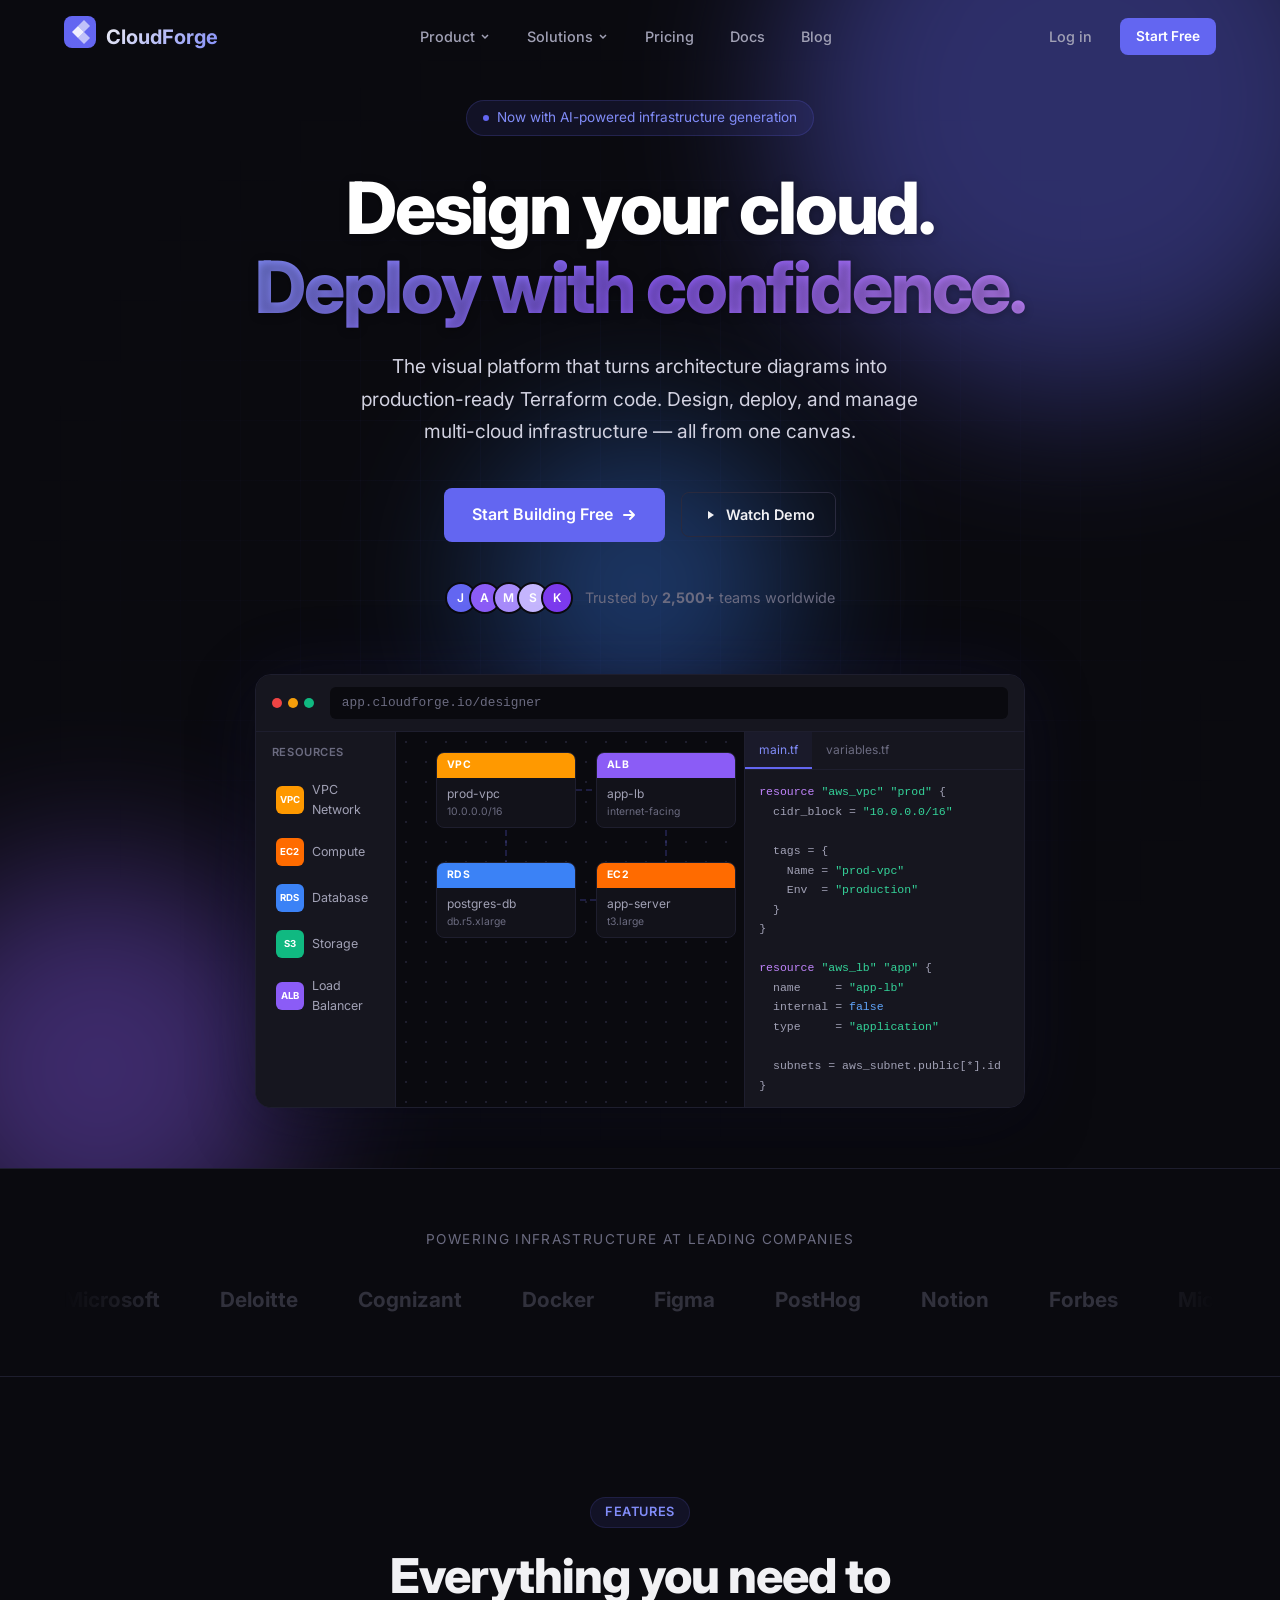
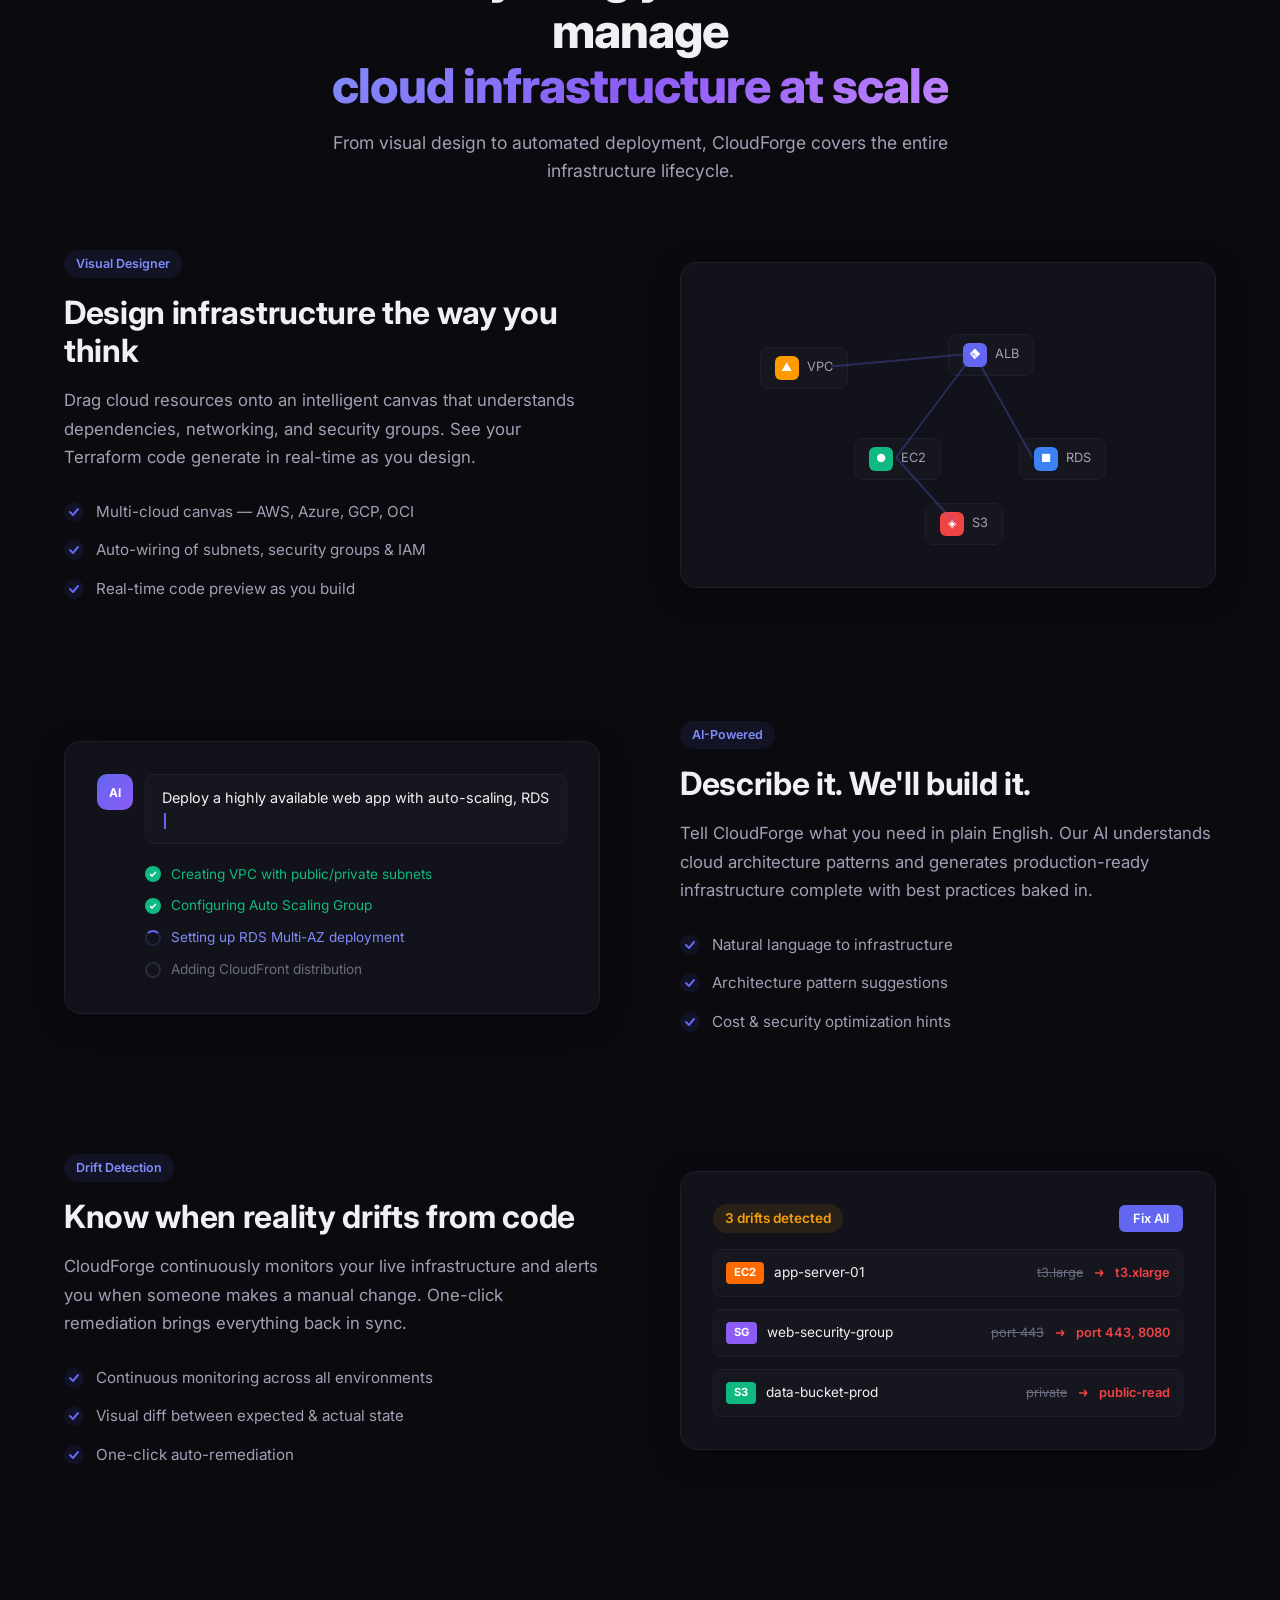
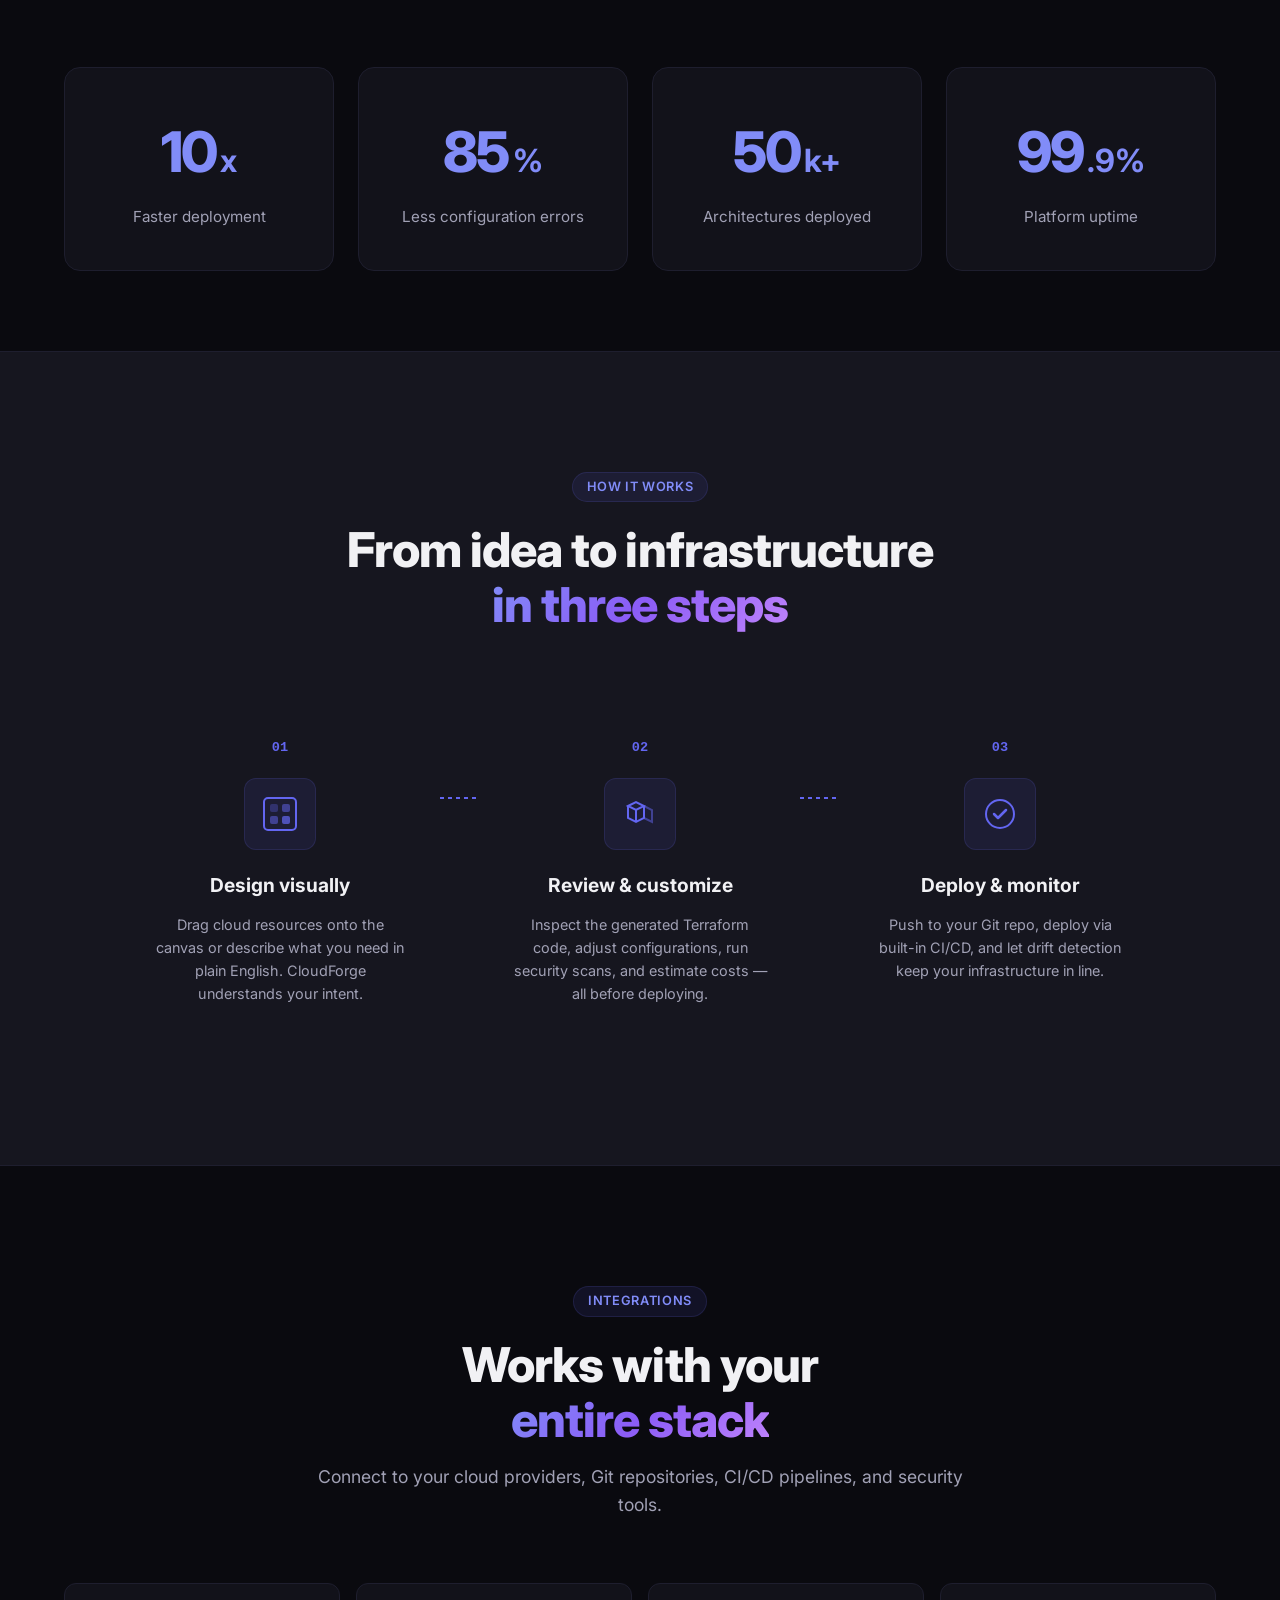
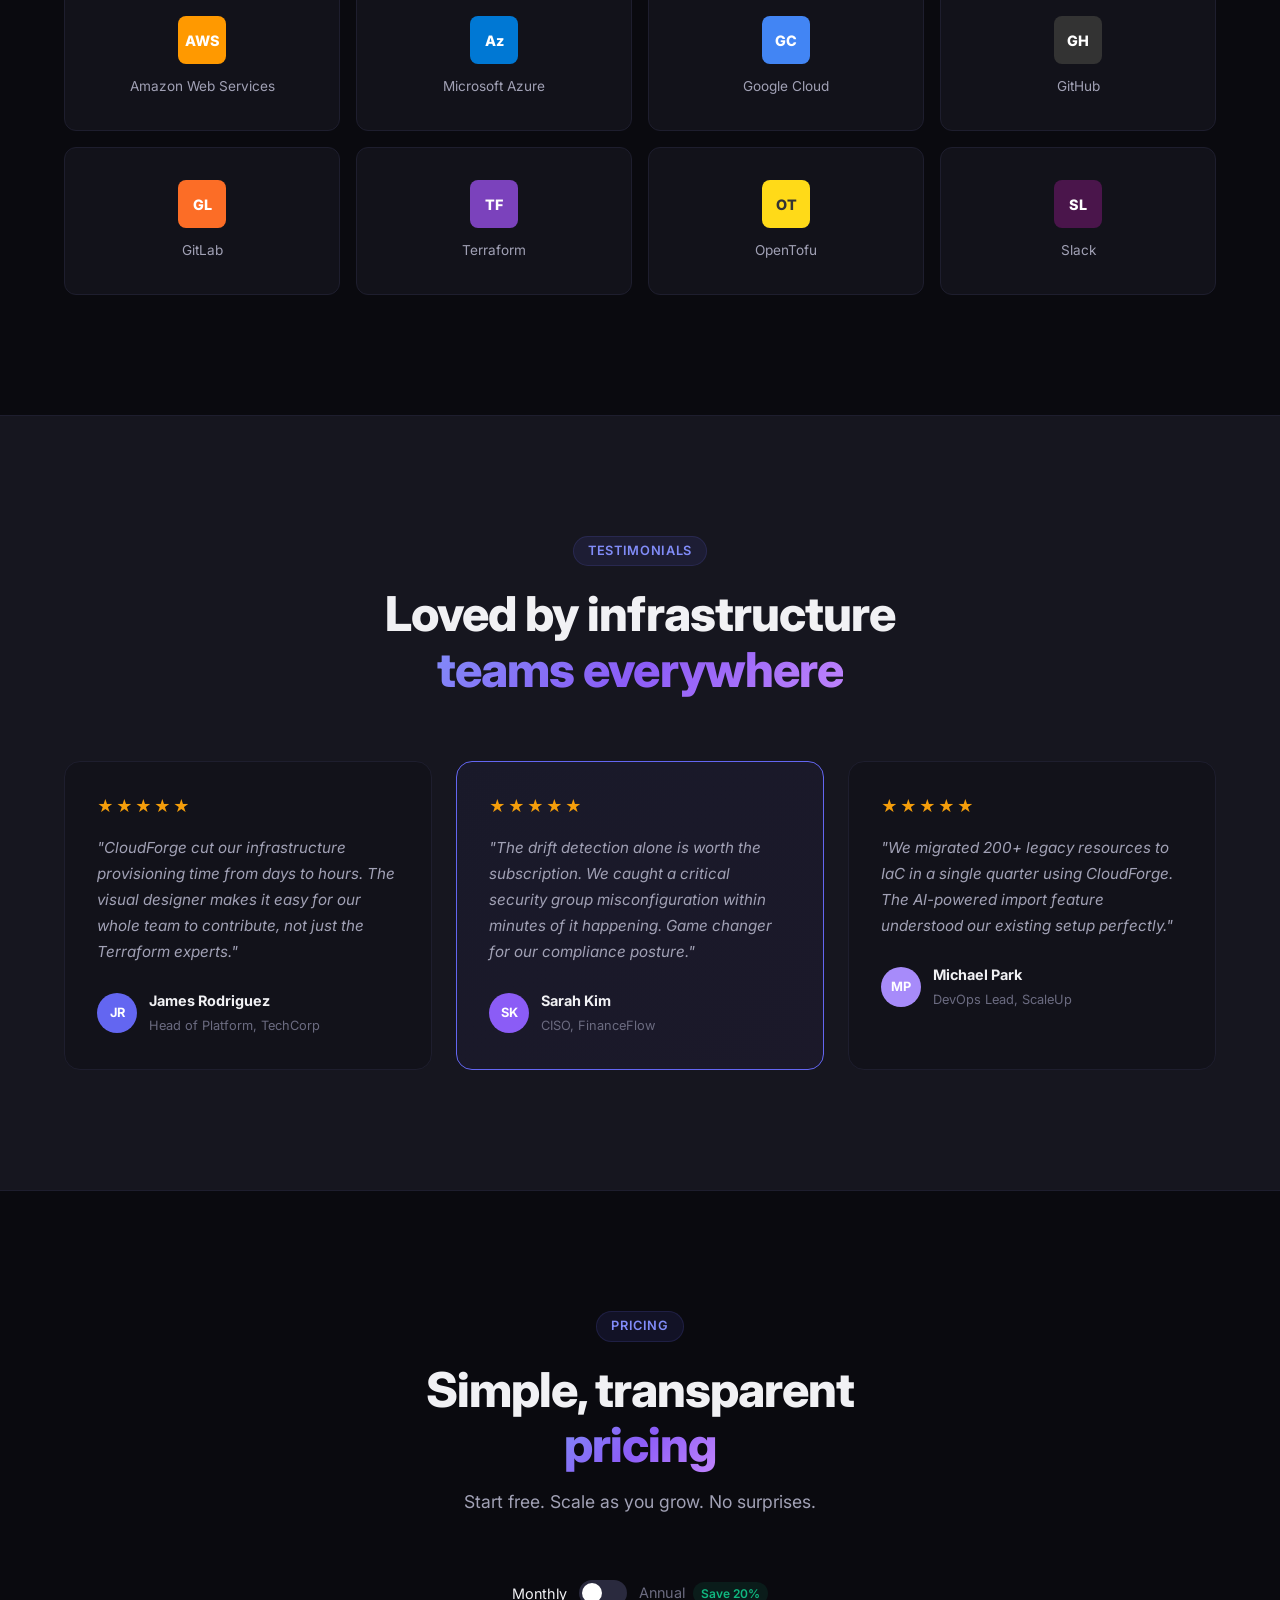
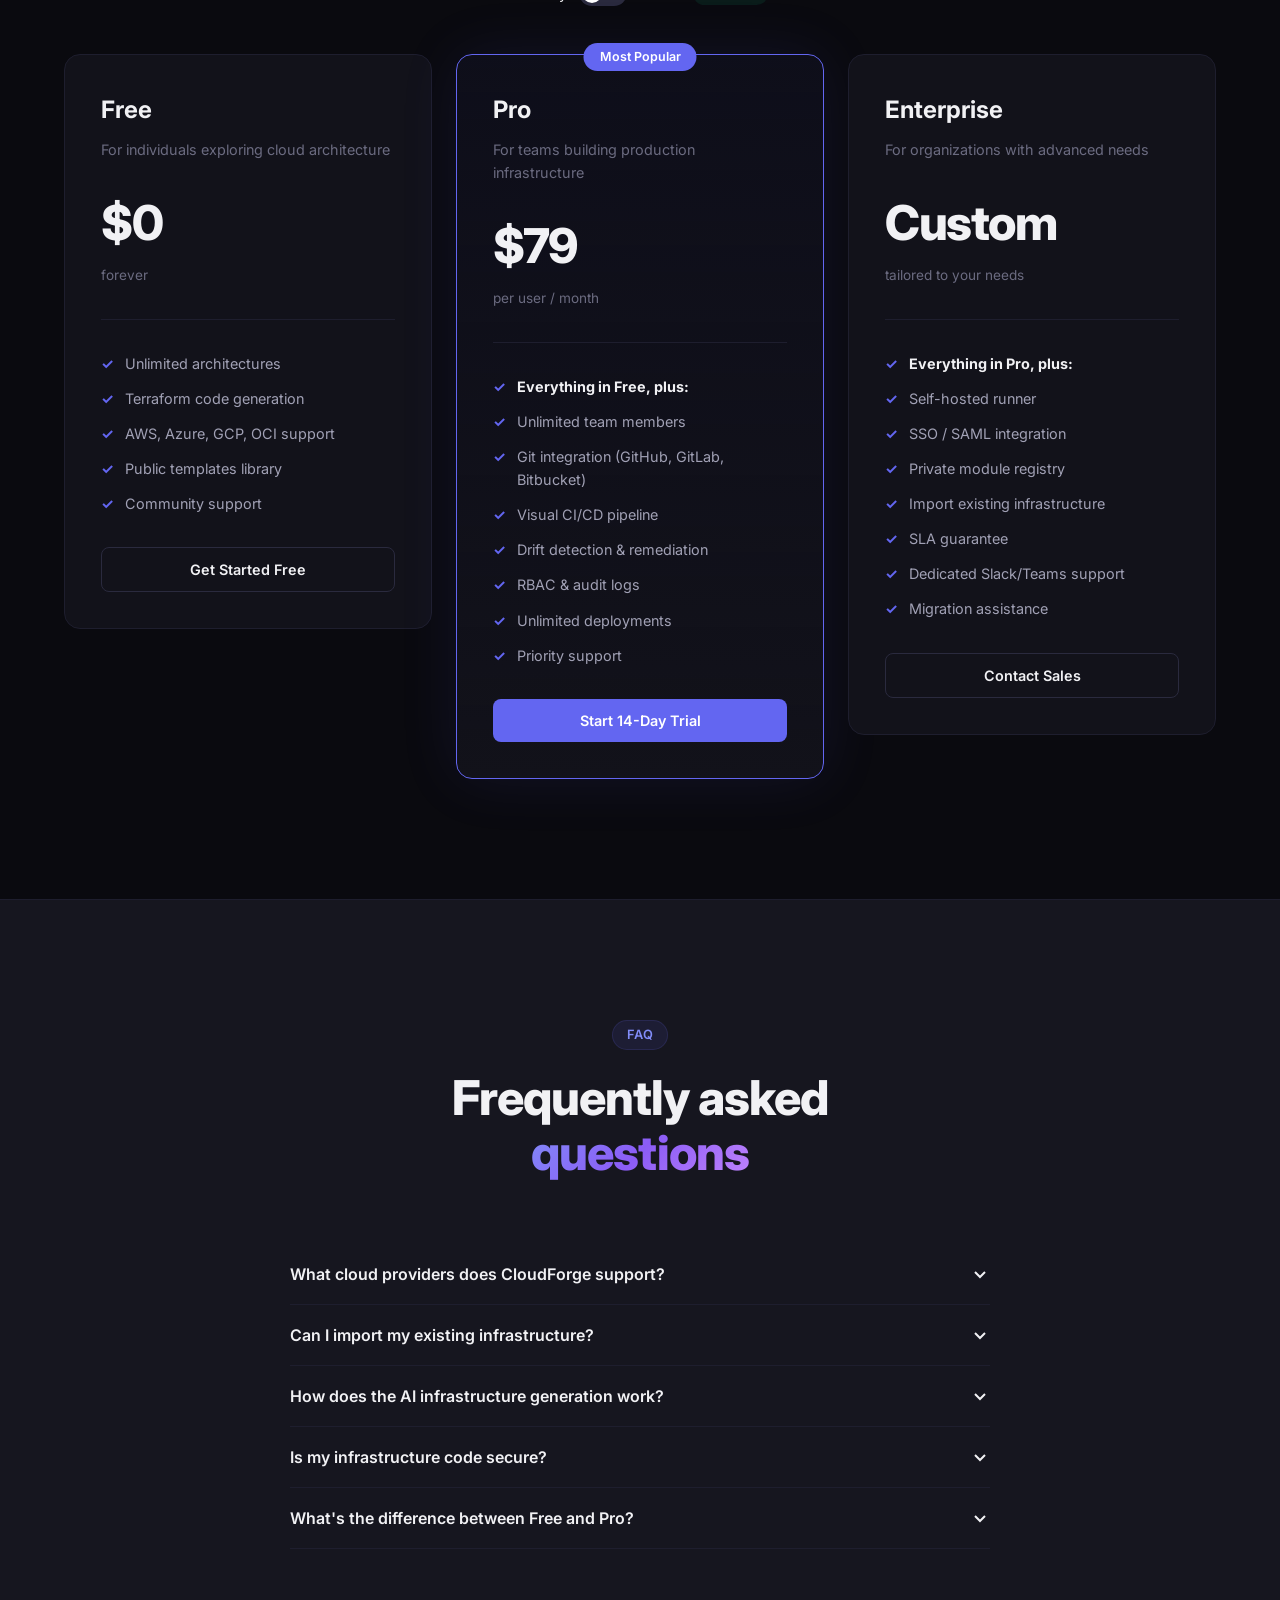
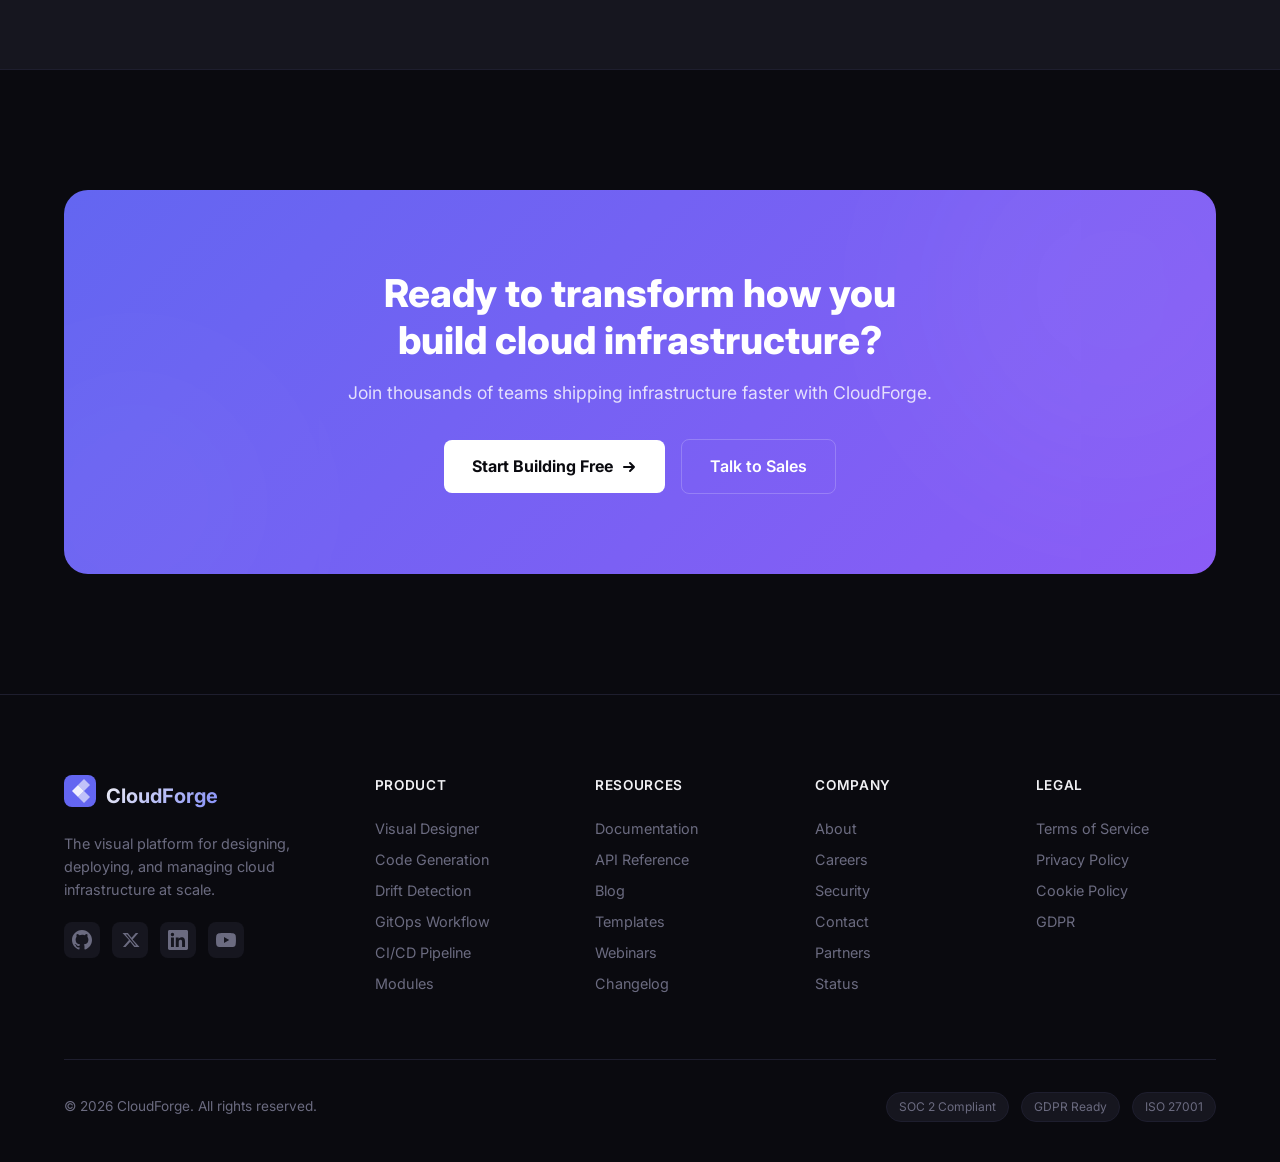
==== index.html @ e5f947bf "Initial commit: CloudForge - Visual Cloud Infrastructure Platform Full-featured Brainboard-style clo" ====
<!DOCTYPE html>
<html lang="en">
<head>
    <meta charset="UTF-8">
    <meta name="viewport" content="width=device-width, initial-scale=1.0">
    <title>CloudForge — Visual Cloud Infrastructure Platform</title>
    <link rel="preconnect" href="https://fonts.googleapis.com">
    <link rel="preconnect" href="https://fonts.gstatic.com" crossorigin>
    <link href="https://fonts.googleapis.com/css2?family=Inter:wght@300;400;500;600;700;800;900&display=swap" rel="stylesheet">
    <link rel="stylesheet" href="styles.css">
</head>
<body>
    <!-- Navigation -->
    <nav class="navbar" id="navbar">
        <div class="nav-container">
            <a href="#" class="logo">
                <div class="logo-icon">
                    <svg width="32" height="32" viewBox="0 0 32 32" fill="none">
                        <rect width="32" height="32" rx="8" fill="url(#logo-gradient)"/>
                        <path d="M8 16L14 10L20 16L14 22L8 16Z" fill="white" opacity="0.9"/>
                        <path d="M14 10L20 16L26 10L20 4L14 10Z" fill="white" opacity="0.6"/>
                        <path d="M14 22L20 16L26 22L20 28L14 22Z" fill="white" opacity="0.6"/>
                        <defs>
                            <linearGradient id="logo-gradient" x1="0" y1="0" x2="32" y2="32">
                                <stop stop-color="#6366f1"/>
                                <stop offset="1" stop-color="#8b5cf6"/>
                            </linearGradient>
                        </defs>
                    </svg>
                </div>
                <span class="logo-text">CloudForge</span>
            </a>
            <div class="nav-links" id="nav-links">
                <div class="nav-dropdown">
                    <button class="nav-link dropdown-trigger">
                        Product <svg width="12" height="12" viewBox="0 0 12 12"><path d="M3 5L6 8L9 5" stroke="currentColor" stroke-width="1.5" fill="none"/></svg>
                    </button>
                    <div class="dropdown-menu">
                        <a href="#features" class="dropdown-item">
                            <div class="dropdown-icon">⚡</div>
                            <div>
                                <strong>Visual Designer</strong>
                                <span>Drag & drop cloud architecture</span>
                            </div>
                        </a>
                        <a href="#features" class="dropdown-item">
                            <div class="dropdown-icon">🔧</div>
                            <div>
                                <strong>Code Generation</strong>
                                <span>Instant Terraform & OpenTofu</span>
                            </div>
                        </a>
                        <a href="#features" class="dropdown-item">
                            <div class="dropdown-icon">🔄</div>
                            <div>
                                <strong>GitOps Workflow</strong>
                                <span>Native version control</span>
                            </div>
                        </a>
                        <a href="#features" class="dropdown-item">
                            <div class="dropdown-icon">🛡️</div>
                            <div>
                                <strong>Security & Compliance</strong>
                                <span>Built-in governance</span>
                            </div>
                        </a>
                    </div>
                </div>
                <div class="nav-dropdown">
                    <button class="nav-link dropdown-trigger">
                        Solutions <svg width="12" height="12" viewBox="0 0 12 12"><path d="M3 5L6 8L9 5" stroke="currentColor" stroke-width="1.5" fill="none"/></svg>
                    </button>
                    <div class="dropdown-menu">
                        <a href="#" class="dropdown-item">
                            <div class="dropdown-icon">🏥</div>
                            <div>
                                <strong>Healthcare</strong>
                                <span>HIPAA-compliant infrastructure</span>
                            </div>
                        </a>
                        <a href="#" class="dropdown-item">
                            <div class="dropdown-icon">🏦</div>
                            <div>
                                <strong>Financial Services</strong>
                                <span>SOC 2 & PCI DSS ready</span>
                            </div>
                        </a>
                        <a href="#" class="dropdown-item">
                            <div class="dropdown-icon">🏛️</div>
                            <div>
                                <strong>Government</strong>
                                <span>FedRAMP aligned</span>
                            </div>
                        </a>
                        <a href="#" class="dropdown-item">
                            <div class="dropdown-icon">🛒</div>
                            <div>
                                <strong>Retail & E-commerce</strong>
                                <span>Scalable architectures</span>
                            </div>
                        </a>
                    </div>
                </div>
                <a href="#pricing" class="nav-link">Pricing</a>
                <a href="#" class="nav-link">Docs</a>
                <a href="#" class="nav-link">Blog</a>
            </div>
            <div class="nav-actions">
                <a href="#" class="btn-ghost">Log in</a>
                <a href="#" class="btn-primary btn-sm">Start Free</a>
            </div>
            <button class="mobile-toggle" id="mobile-toggle" aria-label="Toggle menu">
                <span></span><span></span><span></span>
            </button>
        </div>
    </nav>

    <!-- Hero Section -->
    <section class="hero">
        <div class="hero-bg">
            <div class="grid-pattern"></div>
            <div class="gradient-orb orb-1"></div>
            <div class="gradient-orb orb-2"></div>
            <div class="gradient-orb orb-3"></div>
        </div>
        <div class="container">
            <div class="hero-content">
                <div class="hero-badge" data-animate>
                    <span class="badge-dot"></span>
                    Now with AI-powered infrastructure generation
                </div>
                <h1 data-animate>
                    Design your cloud.<br>
                    <span class="gradient-text">Deploy with confidence.</span>
                </h1>
                <p class="hero-subtitle" data-animate>
                    The visual platform that turns architecture diagrams into production-ready
                    Terraform code. Design, deploy, and manage multi-cloud infrastructure
                    — all from one canvas.
                </p>
                <div class="hero-actions" data-animate>
                    <a href="#" class="btn-primary btn-lg">
                        Start Building Free
                        <svg width="16" height="16" viewBox="0 0 16 16" fill="none"><path d="M3 8H13M13 8L9 4M13 8L9 12" stroke="currentColor" stroke-width="2" stroke-linecap="round" stroke-linejoin="round"/></svg>
                    </a>
                    <a href="#demo" class="btn-outline btn-lg">
                        <svg width="16" height="16" viewBox="0 0 16 16" fill="none"><path d="M6 4L12 8L6 12V4Z" fill="currentColor"/></svg>
                        Watch Demo
                    </a>
                </div>
                <div class="hero-social-proof" data-animate>
                    <div class="avatar-stack">
                        <div class="avatar" style="background: #6366f1;">J</div>
                        <div class="avatar" style="background: #8b5cf6;">A</div>
                        <div class="avatar" style="background: #a78bfa;">M</div>
                        <div class="avatar" style="background: #c4b5fd;">S</div>
                        <div class="avatar" style="background: #7c3aed;">K</div>
                    </div>
                    <span>Trusted by <strong>2,500+</strong> teams worldwide</span>
                </div>
            </div>
            <div class="hero-visual" data-animate>
                <div class="browser-mockup">
                    <div class="browser-header">
                        <div class="browser-dots">
                            <span></span><span></span><span></span>
                        </div>
                        <div class="browser-url">app.cloudforge.io/designer</div>
                    </div>
                    <div class="browser-content">
                        <div class="canvas-demo">
                            <div class="canvas-sidebar">
                                <div class="sidebar-title">Resources</div>
                                <div class="sidebar-item" draggable="true" data-type="vpc">
                                    <div class="resource-icon vpc">VPC</div>
                                    <span>VPC Network</span>
                                </div>
                                <div class="sidebar-item" draggable="true" data-type="ec2">
                                    <div class="resource-icon ec2">EC2</div>
                                    <span>Compute</span>
                                </div>
                                <div class="sidebar-item" draggable="true" data-type="rds">
                                    <div class="resource-icon rds">RDS</div>
                                    <span>Database</span>
                                </div>
                                <div class="sidebar-item" draggable="true" data-type="s3">
                                    <div class="resource-icon s3">S3</div>
                                    <span>Storage</span>
                                </div>
                                <div class="sidebar-item" draggable="true" data-type="lb">
                                    <div class="resource-icon lb">ALB</div>
                                    <span>Load Balancer</span>
                                </div>
                            </div>
                            <div class="canvas-main" id="canvas-main">
                                <svg class="canvas-connections" id="canvas-connections"></svg>
                                <div class="canvas-node node-vpc" id="node-vpc" style="left: 40px; top: 20px;">
                                    <div class="node-header vpc">VPC</div>
                                    <div class="node-label">prod-vpc<br><small>10.0.0.0/16</small></div>
                                </div>
                                <div class="canvas-node node-lb" id="node-lb" style="left: 200px; top: 20px;">
                                    <div class="node-header lb">ALB</div>
                                    <div class="node-label">app-lb<br><small>internet-facing</small></div>
                                </div>
                                <div class="canvas-node node-ec2" id="node-ec2" style="left: 200px; top: 130px;">
                                    <div class="node-header ec2">EC2</div>
                                    <div class="node-label">app-server<br><small>t3.large</small></div>
                                </div>
                                <div class="canvas-node node-rds" id="node-rds" style="left: 40px; top: 130px;">
                                    <div class="node-header rds">RDS</div>
                                    <div class="node-label">postgres-db<br><small>db.r5.xlarge</small></div>
                                </div>
                            </div>
                            <div class="canvas-code">
                                <div class="code-header">
                                    <span class="code-tab active">main.tf</span>
                                    <span class="code-tab">variables.tf</span>
                                </div>
                                <pre class="code-content"><code><span class="code-keyword">resource</span> <span class="code-string">"aws_vpc"</span> <span class="code-string">"prod"</span> {
  cidr_block = <span class="code-string">"10.0.0.0/16"</span>

  tags = {
    Name = <span class="code-string">"prod-vpc"</span>
    Env  = <span class="code-string">"production"</span>
  }
}

<span class="code-keyword">resource</span> <span class="code-string">"aws_lb"</span> <span class="code-string">"app"</span> {
  name     = <span class="code-string">"app-lb"</span>
  internal = <span class="code-value">false</span>
  type     = <span class="code-string">"application"</span>

  subnets = aws_subnet.public[*].id
}</code></pre>
                            </div>
                        </div>
                    </div>
                </div>
            </div>
        </div>
    </section>

    <!-- Logos -->
    <section class="logos-section">
        <div class="container">
            <p class="logos-title">Powering infrastructure at leading companies</p>
            <div class="logos-track">
                <div class="logos-slide">
                    <div class="logo-item">Microsoft</div>
                    <div class="logo-item">Deloitte</div>
                    <div class="logo-item">Cognizant</div>
                    <div class="logo-item">Docker</div>
                    <div class="logo-item">Figma</div>
                    <div class="logo-item">PostHog</div>
                    <div class="logo-item">Notion</div>
                    <div class="logo-item">Forbes</div>
                    <div class="logo-item">Microsoft</div>
                    <div class="logo-item">Deloitte</div>
                    <div class="logo-item">Cognizant</div>
                    <div class="logo-item">Docker</div>
                </div>
            </div>
        </div>
    </section>

    <!-- Features Section -->
    <section class="features" id="features">
        <div class="container">
            <div class="section-header">
                <span class="section-tag">Features</span>
                <h2>Everything you need to manage<br><span class="gradient-text">cloud infrastructure at scale</span></h2>
                <p>From visual design to automated deployment, CloudForge covers the entire infrastructure lifecycle.</p>
            </div>

            <!-- Feature 1: Visual Designer -->
            <div class="feature-block">
                <div class="feature-info">
                    <div class="feature-tag">Visual Designer</div>
                    <h3>Design infrastructure the way you think</h3>
                    <p>Drag cloud resources onto an intelligent canvas that understands dependencies, networking, and security groups. See your Terraform code generate in real-time as you design.</p>
                    <ul class="feature-list">
                        <li>
                            <svg width="20" height="20" viewBox="0 0 20 20" fill="none"><circle cx="10" cy="10" r="10" fill="#6366f1" opacity="0.1"/><path d="M6 10L9 13L14 7" stroke="#6366f1" stroke-width="2" stroke-linecap="round" stroke-linejoin="round"/></svg>
                            Multi-cloud canvas — AWS, Azure, GCP, OCI
                        </li>
                        <li>
                            <svg width="20" height="20" viewBox="0 0 20 20" fill="none"><circle cx="10" cy="10" r="10" fill="#6366f1" opacity="0.1"/><path d="M6 10L9 13L14 7" stroke="#6366f1" stroke-width="2" stroke-linecap="round" stroke-linejoin="round"/></svg>
                            Auto-wiring of subnets, security groups & IAM
                        </li>
                        <li>
                            <svg width="20" height="20" viewBox="0 0 20 20" fill="none"><circle cx="10" cy="10" r="10" fill="#6366f1" opacity="0.1"/><path d="M6 10L9 13L14 7" stroke="#6366f1" stroke-width="2" stroke-linecap="round" stroke-linejoin="round"/></svg>
                            Real-time code preview as you build
                        </li>
                    </ul>
                </div>
                <div class="feature-visual">
                    <div class="feature-card glass-card">
                        <div class="mini-canvas">
                            <div class="mini-node" style="--delay: 0s; left: 10%; top: 20%;">
                                <div class="mini-icon" style="background: #ff9900;">▲</div>
                                <span>VPC</span>
                            </div>
                            <div class="mini-node" style="--delay: 0.2s; left: 50%; top: 15%;">
                                <div class="mini-icon" style="background: #6366f1;">◆</div>
                                <span>ALB</span>
                            </div>
                            <div class="mini-node" style="--delay: 0.4s; left: 30%; top: 55%;">
                                <div class="mini-icon" style="background: #10b981;">●</div>
                                <span>EC2</span>
                            </div>
                            <div class="mini-node" style="--delay: 0.6s; left: 65%; top: 55%;">
                                <div class="mini-icon" style="background: #3b82f6;">■</div>
                                <span>RDS</span>
                            </div>
                            <div class="mini-node" style="--delay: 0.8s; left: 45%; top: 80%;">
                                <div class="mini-icon" style="background: #ef4444;">◈</div>
                                <span>S3</span>
                            </div>
                            <svg class="mini-connections" viewBox="0 0 300 200">
                                <line x1="60" y1="55" x2="170" y2="45" stroke="#6366f1" stroke-width="1.5" opacity="0.3"/>
                                <line x1="170" y1="45" x2="110" y2="125" stroke="#6366f1" stroke-width="1.5" opacity="0.3"/>
                                <line x1="170" y1="45" x2="215" y2="125" stroke="#6366f1" stroke-width="1.5" opacity="0.3"/>
                                <line x1="110" y1="125" x2="155" y2="175" stroke="#6366f1" stroke-width="1.5" opacity="0.3"/>
                            </svg>
                        </div>
                    </div>
                </div>
            </div>

            <!-- Feature 2: AI Generation -->
            <div class="feature-block reverse">
                <div class="feature-info">
                    <div class="feature-tag">AI-Powered</div>
                    <h3>Describe it. We'll build it.</h3>
                    <p>Tell CloudForge what you need in plain English. Our AI understands cloud architecture patterns and generates production-ready infrastructure complete with best practices baked in.</p>
                    <ul class="feature-list">
                        <li>
                            <svg width="20" height="20" viewBox="0 0 20 20" fill="none"><circle cx="10" cy="10" r="10" fill="#6366f1" opacity="0.1"/><path d="M6 10L9 13L14 7" stroke="#6366f1" stroke-width="2" stroke-linecap="round" stroke-linejoin="round"/></svg>
                            Natural language to infrastructure
                        </li>
                        <li>
                            <svg width="20" height="20" viewBox="0 0 20 20" fill="none"><circle cx="10" cy="10" r="10" fill="#6366f1" opacity="0.1"/><path d="M6 10L9 13L14 7" stroke="#6366f1" stroke-width="2" stroke-linecap="round" stroke-linejoin="round"/></svg>
                            Architecture pattern suggestions
                        </li>
                        <li>
                            <svg width="20" height="20" viewBox="0 0 20 20" fill="none"><circle cx="10" cy="10" r="10" fill="#6366f1" opacity="0.1"/><path d="M6 10L9 13L14 7" stroke="#6366f1" stroke-width="2" stroke-linecap="round" stroke-linejoin="round"/></svg>
                            Cost & security optimization hints
                        </li>
                    </ul>
                </div>
                <div class="feature-visual">
                    <div class="feature-card glass-card">
                        <div class="ai-demo">
                            <div class="ai-input">
                                <div class="ai-avatar">AI</div>
                                <div class="ai-prompt">
                                    <div class="typing-text" id="ai-typing">Deploy a highly available web app with auto-scaling, RDS PostgreSQL, and CloudFront CDN on AWS...</div>
                                    <div class="cursor-blink"></div>
                                </div>
                            </div>
                            <div class="ai-output">
                                <div class="ai-step done">
                                    <svg width="16" height="16" viewBox="0 0 16 16"><circle cx="8" cy="8" r="8" fill="#10b981"/><path d="M5 8L7 10L11 6" stroke="white" stroke-width="1.5" fill="none"/></svg>
                                    Creating VPC with public/private subnets
                                </div>
                                <div class="ai-step done">
                                    <svg width="16" height="16" viewBox="0 0 16 16"><circle cx="8" cy="8" r="8" fill="#10b981"/><path d="M5 8L7 10L11 6" stroke="white" stroke-width="1.5" fill="none"/></svg>
                                    Configuring Auto Scaling Group
                                </div>
                                <div class="ai-step active">
                                    <div class="spinner-small"></div>
                                    Setting up RDS Multi-AZ deployment
                                </div>
                                <div class="ai-step pending">
                                    <div class="step-circle"></div>
                                    Adding CloudFront distribution
                                </div>
                            </div>
                        </div>
                    </div>
                </div>
            </div>

            <!-- Feature 3: Drift Detection -->
            <div class="feature-block">
                <div class="feature-info">
                    <div class="feature-tag">Drift Detection</div>
                    <h3>Know when reality drifts from code</h3>
                    <p>CloudForge continuously monitors your live infrastructure and alerts you when someone makes a manual change. One-click remediation brings everything back in sync.</p>
                    <ul class="feature-list">
                        <li>
                            <svg width="20" height="20" viewBox="0 0 20 20" fill="none"><circle cx="10" cy="10" r="10" fill="#6366f1" opacity="0.1"/><path d="M6 10L9 13L14 7" stroke="#6366f1" stroke-width="2" stroke-linecap="round" stroke-linejoin="round"/></svg>
                            Continuous monitoring across all environments
                        </li>
                        <li>
                            <svg width="20" height="20" viewBox="0 0 20 20" fill="none"><circle cx="10" cy="10" r="10" fill="#6366f1" opacity="0.1"/><path d="M6 10L9 13L14 7" stroke="#6366f1" stroke-width="2" stroke-linecap="round" stroke-linejoin="round"/></svg>
                            Visual diff between expected & actual state
                        </li>
                        <li>
                            <svg width="20" height="20" viewBox="0 0 20 20" fill="none"><circle cx="10" cy="10" r="10" fill="#6366f1" opacity="0.1"/><path d="M6 10L9 13L14 7" stroke="#6366f1" stroke-width="2" stroke-linecap="round" stroke-linejoin="round"/></svg>
                            One-click auto-remediation
                        </li>
                    </ul>
                </div>
                <div class="feature-visual">
                    <div class="feature-card glass-card">
                        <div class="drift-demo">
                            <div class="drift-header">
                                <span class="drift-status warning">3 drifts detected</span>
                                <button class="drift-fix-all">Fix All</button>
                            </div>
                            <div class="drift-item">
                                <div class="drift-resource">
                                    <span class="drift-type ec2">EC2</span>
                                    app-server-01
                                </div>
                                <div class="drift-change">
                                    <span class="drift-old">t3.large</span>
                                    <svg width="16" height="16" viewBox="0 0 16 16"><path d="M4 8H12M12 8L9 5M12 8L9 11" stroke="#ef4444" stroke-width="1.5" fill="none"/></svg>
                                    <span class="drift-new">t3.xlarge</span>
                                </div>
                            </div>
                            <div class="drift-item">
                                <div class="drift-resource">
                                    <span class="drift-type sg">SG</span>
                                    web-security-group
                                </div>
                                <div class="drift-change">
                                    <span class="drift-old">port 443</span>
                                    <svg width="16" height="16" viewBox="0 0 16 16"><path d="M4 8H12M12 8L9 5M12 8L9 11" stroke="#ef4444" stroke-width="1.5" fill="none"/></svg>
                                    <span class="drift-new">port 443, 8080</span>
                                </div>
                            </div>
                            <div class="drift-item">
                                <div class="drift-resource">
                                    <span class="drift-type s3">S3</span>
                                    data-bucket-prod
                                </div>
                                <div class="drift-change">
                                    <span class="drift-old">private</span>
                                    <svg width="16" height="16" viewBox="0 0 16 16"><path d="M4 8H12M12 8L9 5M12 8L9 11" stroke="#ef4444" stroke-width="1.5" fill="none"/></svg>
                                    <span class="drift-new">public-read</span>
                                </div>
                            </div>
                        </div>
                    </div>
                </div>
            </div>
        </div>
    </section>

    <!-- Stats -->
    <section class="stats-section">
        <div class="container">
            <div class="stats-grid">
                <div class="stat-card">
                    <div class="stat-number" data-count="10">0</div>
                    <div class="stat-suffix">x</div>
                    <div class="stat-label">Faster deployment</div>
                </div>
                <div class="stat-card">
                    <div class="stat-number" data-count="85">0</div>
                    <div class="stat-suffix">%</div>
                    <div class="stat-label">Less configuration errors</div>
                </div>
                <div class="stat-card">
                    <div class="stat-number" data-count="50">0</div>
                    <div class="stat-suffix">k+</div>
                    <div class="stat-label">Architectures deployed</div>
                </div>
                <div class="stat-card">
                    <div class="stat-number" data-count="99">0</div>
                    <div class="stat-suffix">.9%</div>
                    <div class="stat-label">Platform uptime</div>
                </div>
            </div>
        </div>
    </section>

    <!-- How It Works -->
    <section class="how-it-works" id="how-it-works">
        <div class="container">
            <div class="section-header">
                <span class="section-tag">How it works</span>
                <h2>From idea to infrastructure<br><span class="gradient-text">in three steps</span></h2>
            </div>
            <div class="steps-grid">
                <div class="step-card" data-animate>
                    <div class="step-number">01</div>
                    <div class="step-icon">
                        <svg width="40" height="40" viewBox="0 0 40 40" fill="none">
                            <rect x="4" y="4" width="32" height="32" rx="4" stroke="#6366f1" stroke-width="2"/>
                            <rect x="10" y="10" width="8" height="8" rx="2" fill="#6366f1" opacity="0.3"/>
                            <rect x="22" y="10" width="8" height="8" rx="2" fill="#6366f1" opacity="0.5"/>
                            <rect x="10" y="22" width="8" height="8" rx="2" fill="#6366f1" opacity="0.5"/>
                            <rect x="22" y="22" width="8" height="8" rx="2" fill="#6366f1" opacity="0.7"/>
                        </svg>
                    </div>
                    <h4>Design visually</h4>
                    <p>Drag cloud resources onto the canvas or describe what you need in plain English. CloudForge understands your intent.</p>
                </div>
                <div class="step-connector">
                    <svg width="40" height="2" viewBox="0 0 40 2"><line x1="0" y1="1" x2="40" y2="1" stroke="#6366f1" stroke-width="2" stroke-dasharray="4 4"/></svg>
                </div>
                <div class="step-card" data-animate>
                    <div class="step-number">02</div>
                    <div class="step-icon">
                        <svg width="40" height="40" viewBox="0 0 40 40" fill="none">
                            <path d="M8 12L16 8L24 12L16 16L8 12Z" stroke="#6366f1" stroke-width="2"/>
                            <path d="M16 16V28" stroke="#6366f1" stroke-width="2"/>
                            <path d="M8 12V24L16 28L24 24V12" stroke="#6366f1" stroke-width="2"/>
                            <path d="M24 12L32 16V28L24 24" stroke="#6366f1" stroke-width="2" opacity="0.5"/>
                        </svg>
                    </div>
                    <h4>Review & customize</h4>
                    <p>Inspect the generated Terraform code, adjust configurations, run security scans, and estimate costs — all before deploying.</p>
                </div>
                <div class="step-connector">
                    <svg width="40" height="2" viewBox="0 0 40 2"><line x1="0" y1="1" x2="40" y2="1" stroke="#6366f1" stroke-width="2" stroke-dasharray="4 4"/></svg>
                </div>
                <div class="step-card" data-animate>
                    <div class="step-number">03</div>
                    <div class="step-icon">
                        <svg width="40" height="40" viewBox="0 0 40 40" fill="none">
                            <circle cx="20" cy="20" r="14" stroke="#6366f1" stroke-width="2"/>
                            <path d="M14 20L18 24L26 16" stroke="#6366f1" stroke-width="2.5" stroke-linecap="round" stroke-linejoin="round"/>
                        </svg>
                    </div>
                    <h4>Deploy & monitor</h4>
                    <p>Push to your Git repo, deploy via built-in CI/CD, and let drift detection keep your infrastructure in line.</p>
                </div>
            </div>
        </div>
    </section>

    <!-- Integrations -->
    <section class="integrations">
        <div class="container">
            <div class="section-header">
                <span class="section-tag">Integrations</span>
                <h2>Works with your<br><span class="gradient-text">entire stack</span></h2>
                <p>Connect to your cloud providers, Git repositories, CI/CD pipelines, and security tools.</p>
            </div>
            <div class="integrations-grid">
                <div class="integration-card">
                    <div class="integration-icon aws">AWS</div>
                    <span>Amazon Web Services</span>
                </div>
                <div class="integration-card">
                    <div class="integration-icon azure">Az</div>
                    <span>Microsoft Azure</span>
                </div>
                <div class="integration-card">
                    <div class="integration-icon gcp">GC</div>
                    <span>Google Cloud</span>
                </div>
                <div class="integration-card">
                    <div class="integration-icon github">GH</div>
                    <span>GitHub</span>
                </div>
                <div class="integration-card">
                    <div class="integration-icon gitlab">GL</div>
                    <span>GitLab</span>
                </div>
                <div class="integration-card">
                    <div class="integration-icon terraform">TF</div>
                    <span>Terraform</span>
                </div>
                <div class="integration-card">
                    <div class="integration-icon opentofu">OT</div>
                    <span>OpenTofu</span>
                </div>
                <div class="integration-card">
                    <div class="integration-icon slack">SL</div>
                    <span>Slack</span>
                </div>
            </div>
        </div>
    </section>

    <!-- Testimonials -->
    <section class="testimonials" id="testimonials">
        <div class="container">
            <div class="section-header">
                <span class="section-tag">Testimonials</span>
                <h2>Loved by infrastructure<br><span class="gradient-text">teams everywhere</span></h2>
            </div>
            <div class="testimonials-grid">
                <div class="testimonial-card" data-animate>
                    <div class="testimonial-stars">★★★★★</div>
                    <p>"CloudForge cut our infrastructure provisioning time from days to hours. The visual designer makes it easy for our whole team to contribute, not just the Terraform experts."</p>
                    <div class="testimonial-author">
                        <div class="author-avatar" style="background: #6366f1;">JR</div>
                        <div>
                            <strong>James Rodriguez</strong>
                            <span>Head of Platform, TechCorp</span>
                        </div>
                    </div>
                </div>
                <div class="testimonial-card featured" data-animate>
                    <div class="testimonial-stars">★★★★★</div>
                    <p>"The drift detection alone is worth the subscription. We caught a critical security group misconfiguration within minutes of it happening. Game changer for our compliance posture."</p>
                    <div class="testimonial-author">
                        <div class="author-avatar" style="background: #8b5cf6;">SK</div>
                        <div>
                            <strong>Sarah Kim</strong>
                            <span>CISO, FinanceFlow</span>
                        </div>
                    </div>
                </div>
                <div class="testimonial-card" data-animate>
                    <div class="testimonial-stars">★★★★★</div>
                    <p>"We migrated 200+ legacy resources to IaC in a single quarter using CloudForge. The AI-powered import feature understood our existing setup perfectly."</p>
                    <div class="testimonial-author">
                        <div class="author-avatar" style="background: #a78bfa;">MP</div>
                        <div>
                            <strong>Michael Park</strong>
                            <span>DevOps Lead, ScaleUp</span>
                        </div>
                    </div>
                </div>
            </div>
        </div>
    </section>

    <!-- Pricing -->
    <section class="pricing" id="pricing">
        <div class="container">
            <div class="section-header">
                <span class="section-tag">Pricing</span>
                <h2>Simple, transparent<br><span class="gradient-text">pricing</span></h2>
                <p>Start free. Scale as you grow. No surprises.</p>
            </div>
            <div class="pricing-toggle">
                <span class="toggle-label active" id="monthly-label">Monthly</span>
                <button class="toggle-switch" id="pricing-toggle" aria-label="Toggle annual pricing">
                    <span class="toggle-knob"></span>
                </button>
                <span class="toggle-label" id="annual-label">Annual <span class="save-badge">Save 20%</span></span>
            </div>
            <div class="pricing-grid">
                <div class="pricing-card" data-animate>
                    <div class="pricing-header">
                        <h3>Free</h3>
                        <p>For individuals exploring cloud architecture</p>
                    </div>
                    <div class="pricing-price">
                        <span class="price">$0</span>
                        <span class="period">forever</span>
                    </div>
                    <ul class="pricing-features">
                        <li>Unlimited architectures</li>
                        <li>Terraform code generation</li>
                        <li>AWS, Azure, GCP, OCI support</li>
                        <li>Public templates library</li>
                        <li>Community support</li>
                    </ul>
                    <a href="#" class="btn-outline btn-block">Get Started Free</a>
                </div>
                <div class="pricing-card popular" data-animate>
                    <div class="popular-badge">Most Popular</div>
                    <div class="pricing-header">
                        <h3>Pro</h3>
                        <p>For teams building production infrastructure</p>
                    </div>
                    <div class="pricing-price">
                        <span class="price" data-monthly="79" data-annual="63">$79</span>
                        <span class="period">per user / month</span>
                    </div>
                    <ul class="pricing-features">
                        <li><strong>Everything in Free, plus:</strong></li>
                        <li>Unlimited team members</li>
                        <li>Git integration (GitHub, GitLab, Bitbucket)</li>
                        <li>Visual CI/CD pipeline</li>
                        <li>Drift detection & remediation</li>
                        <li>RBAC & audit logs</li>
                        <li>Unlimited deployments</li>
                        <li>Priority support</li>
                    </ul>
                    <a href="#" class="btn-primary btn-block">Start 14-Day Trial</a>
                </div>
                <div class="pricing-card" data-animate>
                    <div class="pricing-header">
                        <h3>Enterprise</h3>
                        <p>For organizations with advanced needs</p>
                    </div>
                    <div class="pricing-price">
                        <span class="price">Custom</span>
                        <span class="period">tailored to your needs</span>
                    </div>
                    <ul class="pricing-features">
                        <li><strong>Everything in Pro, plus:</strong></li>
                        <li>Self-hosted runner</li>
                        <li>SSO / SAML integration</li>
                        <li>Private module registry</li>
                        <li>Import existing infrastructure</li>
                        <li>SLA guarantee</li>
                        <li>Dedicated Slack/Teams support</li>
                        <li>Migration assistance</li>
                    </ul>
                    <a href="#" class="btn-outline btn-block">Contact Sales</a>
                </div>
            </div>
        </div>
    </section>

    <!-- FAQ -->
    <section class="faq" id="faq">
        <div class="container">
            <div class="section-header">
                <span class="section-tag">FAQ</span>
                <h2>Frequently asked<br><span class="gradient-text">questions</span></h2>
            </div>
            <div class="faq-list">
                <div class="faq-item">
                    <button class="faq-question" aria-expanded="false">
                        What cloud providers does CloudForge support?
                        <svg class="faq-icon" width="20" height="20" viewBox="0 0 20 20"><path d="M5 8L10 13L15 8" stroke="currentColor" stroke-width="2" fill="none"/></svg>
                    </button>
                    <div class="faq-answer">
                        <p>CloudForge supports AWS, Microsoft Azure, Google Cloud Platform (GCP), Oracle Cloud Infrastructure (OCI), and Scaleway. You can design multi-cloud architectures on a single canvas and generate provider-specific Terraform code automatically.</p>
                    </div>
                </div>
                <div class="faq-item">
                    <button class="faq-question" aria-expanded="false">
                        Can I import my existing infrastructure?
                        <svg class="faq-icon" width="20" height="20" viewBox="0 0 20 20"><path d="M5 8L10 13L15 8" stroke="currentColor" stroke-width="2" fill="none"/></svg>
                    </button>
                    <div class="faq-answer">
                        <p>Yes! CloudForge can reverse-engineer your existing cloud resources into visual diagrams and Terraform code. Connect your cloud account, select the resources to import, and we'll generate the architecture and corresponding IaC files automatically.</p>
                    </div>
                </div>
                <div class="faq-item">
                    <button class="faq-question" aria-expanded="false">
                        How does the AI infrastructure generation work?
                        <svg class="faq-icon" width="20" height="20" viewBox="0 0 20 20"><path d="M5 8L10 13L15 8" stroke="currentColor" stroke-width="2" fill="none"/></svg>
                    </button>
                    <div class="faq-answer">
                        <p>Describe your infrastructure needs in plain English — for example, "a highly available web application with auto-scaling and PostgreSQL database on AWS." Our AI understands cloud architecture patterns and generates a complete visual diagram along with production-ready Terraform code, including networking, security groups, and IAM policies.</p>
                    </div>
                </div>
                <div class="faq-item">
                    <button class="faq-question" aria-expanded="false">
                        Is my infrastructure code secure?
                        <svg class="faq-icon" width="20" height="20" viewBox="0 0 20 20"><path d="M5 8L10 13L15 8" stroke="currentColor" stroke-width="2" fill="none"/></svg>
                    </button>
                    <div class="faq-answer">
                        <p>Security is built into every layer. CloudForge integrates with tools like Checkov, tfsec, Terrascan, and OPA to scan your code before deployment. We also provide cost estimation via Infracost, RBAC for team access control, and audit logs for compliance tracking. Your code never leaves your Git repository.</p>
                    </div>
                </div>
                <div class="faq-item">
                    <button class="faq-question" aria-expanded="false">
                        What's the difference between Free and Pro?
                        <svg class="faq-icon" width="20" height="20" viewBox="0 0 20 20"><path d="M5 8L10 13L15 8" stroke="currentColor" stroke-width="2" fill="none"/></svg>
                    </button>
                    <div class="faq-answer">
                        <p>The Free plan lets you design unlimited architectures and generate Terraform code. Pro adds team collaboration, Git integration, visual CI/CD pipelines, drift detection, RBAC, and unlimited deployments — everything you need for production workflows. Try Pro free for 14 days.</p>
                    </div>
                </div>
            </div>
        </div>
    </section>

    <!-- CTA Section -->
    <section class="cta-section">
        <div class="container">
            <div class="cta-card">
                <div class="cta-bg">
                    <div class="gradient-orb orb-cta-1"></div>
                    <div class="gradient-orb orb-cta-2"></div>
                </div>
                <h2>Ready to transform how you<br>build cloud infrastructure?</h2>
                <p>Join thousands of teams shipping infrastructure faster with CloudForge.</p>
                <div class="cta-actions">
                    <a href="#" class="btn-white btn-lg">
                        Start Building Free
                        <svg width="16" height="16" viewBox="0 0 16 16" fill="none"><path d="M3 8H13M13 8L9 4M13 8L9 12" stroke="currentColor" stroke-width="2" stroke-linecap="round" stroke-linejoin="round"/></svg>
                    </a>
                    <a href="#" class="btn-ghost-white btn-lg">Talk to Sales</a>
                </div>
            </div>
        </div>
    </section>

    <!-- Footer -->
    <footer class="footer">
        <div class="container">
            <div class="footer-grid">
                <div class="footer-brand">
                    <a href="#" class="logo">
                        <div class="logo-icon">
                            <svg width="32" height="32" viewBox="0 0 32 32" fill="none">
                                <rect width="32" height="32" rx="8" fill="url(#logo-gradient-footer)"/>
                                <path d="M8 16L14 10L20 16L14 22L8 16Z" fill="white" opacity="0.9"/>
                                <path d="M14 10L20 16L26 10L20 4L14 10Z" fill="white" opacity="0.6"/>
                                <path d="M14 22L20 16L26 22L20 28L14 22Z" fill="white" opacity="0.6"/>
                                <defs>
                                    <linearGradient id="logo-gradient-footer" x1="0" y1="0" x2="32" y2="32">
                                        <stop stop-color="#6366f1"/>
                                        <stop offset="1" stop-color="#8b5cf6"/>
                                    </linearGradient>
                                </defs>
                            </svg>
                        </div>
                        <span class="logo-text">CloudForge</span>
                    </a>
                    <p>The visual platform for designing, deploying, and managing cloud infrastructure at scale.</p>
                    <div class="social-links">
                        <a href="#" aria-label="GitHub"><svg width="20" height="20" viewBox="0 0 20 20" fill="currentColor"><path d="M10 0C4.477 0 0 4.477 0 10c0 4.42 2.865 8.166 6.839 9.489.5.092.682-.217.682-.482 0-.237-.008-.866-.013-1.7-2.782.604-3.369-1.34-3.369-1.34-.454-1.156-1.11-1.463-1.11-1.463-.908-.62.069-.608.069-.608 1.003.07 1.531 1.03 1.531 1.03.892 1.529 2.341 1.087 2.91.832.092-.647.35-1.088.636-1.338-2.22-.253-4.555-1.11-4.555-4.943 0-1.091.39-1.984 1.029-2.683-.103-.253-.446-1.27.098-2.647 0 0 .84-.269 2.75 1.025A9.578 9.578 0 0110 4.836c.85.004 1.705.115 2.504.337 1.909-1.294 2.747-1.025 2.747-1.025.546 1.377.203 2.394.1 2.647.64.699 1.028 1.592 1.028 2.683 0 3.842-2.339 4.687-4.566 4.935.359.309.678.919.678 1.852 0 1.336-.012 2.415-.012 2.743 0 .267.18.578.688.48C17.137 18.163 20 14.418 20 10c0-5.523-4.477-10-10-10z"/></svg></a>
                        <a href="#" aria-label="Twitter"><svg width="20" height="20" viewBox="0 0 20 20" fill="currentColor"><path d="M15.75 3h2.58l-5.64 6.45L19.5 17h-5.2l-4.07-5.32L5.57 17H2.98l6.03-6.89L2.5 3h5.33l3.68 4.86L15.75 3zm-.91 12.58h1.43L7.2 4.47H5.66l9.18 11.11z"/></svg></a>
                        <a href="#" aria-label="LinkedIn"><svg width="20" height="20" viewBox="0 0 20 20" fill="currentColor"><path d="M18.52 0H1.477C.66 0 0 .645 0 1.44v17.12C0 19.355.66 20 1.477 20h17.04c.817 0 1.483-.645 1.483-1.44V1.44C20 .645 19.337 0 18.52 0zM5.933 17.04H2.965V7.497h2.968v9.543zM4.449 6.194a1.72 1.72 0 110-3.44 1.72 1.72 0 010 3.44zM17.04 17.04h-2.966v-4.64c0-1.107-.02-2.532-1.542-2.532-1.545 0-1.782 1.207-1.782 2.452v4.72H7.784V7.497h2.846v1.304h.04c.396-.75 1.363-1.542 2.806-1.542 3.001 0 3.556 1.975 3.556 4.544v5.237h.008z"/></svg></a>
                        <a href="#" aria-label="YouTube"><svg width="20" height="20" viewBox="0 0 20 20" fill="currentColor"><path d="M19.588 5.158a2.51 2.51 0 00-1.766-1.778C16.254 3 10 3 10 3s-6.254 0-7.822.38A2.51 2.51 0 00.412 5.158C.033 6.733.033 10.033.033 10.033s0 3.3.38 4.875a2.51 2.51 0 001.765 1.778c1.568.38 7.822.38 7.822.38s6.254 0 7.822-.38a2.51 2.51 0 001.766-1.778c.38-1.575.38-4.875.38-4.875s0-3.3-.38-4.875zM8 13V7l5.196 3L8 13z"/></svg></a>
                    </div>
                </div>
                <div class="footer-links">
                    <h4>Product</h4>
                    <a href="#">Visual Designer</a>
                    <a href="#">Code Generation</a>
                    <a href="#">Drift Detection</a>
                    <a href="#">GitOps Workflow</a>
                    <a href="#">CI/CD Pipeline</a>
                    <a href="#">Modules</a>
                </div>
                <div class="footer-links">
                    <h4>Resources</h4>
                    <a href="#">Documentation</a>
                    <a href="#">API Reference</a>
                    <a href="#">Blog</a>
                    <a href="#">Templates</a>
                    <a href="#">Webinars</a>
                    <a href="#">Changelog</a>
                </div>
                <div class="footer-links">
                    <h4>Company</h4>
                    <a href="#">About</a>
                    <a href="#">Careers</a>
                    <a href="#">Security</a>
                    <a href="#">Contact</a>
                    <a href="#">Partners</a>
                    <a href="#">Status</a>
                </div>
                <div class="footer-links">
                    <h4>Legal</h4>
                    <a href="#">Terms of Service</a>
                    <a href="#">Privacy Policy</a>
                    <a href="#">Cookie Policy</a>
                    <a href="#">GDPR</a>
                </div>
            </div>
            <div class="footer-bottom">
                <p>&copy; 2026 CloudForge. All rights reserved.</p>
                <div class="footer-badges">
                    <span class="badge">SOC 2 Compliant</span>
                    <span class="badge">GDPR Ready</span>
                    <span class="badge">ISO 27001</span>
                </div>
            </div>
        </div>
    </footer>

    <script src="script.js"></script>
</body>
</html>
---- styles.css ----
/* ===== Reset & Base ===== */
*, *::before, *::after {
    margin: 0;
    padding: 0;
    box-sizing: border-box;
}

:root {
    --primary: #6366f1;
    --primary-dark: #4f46e5;
    --primary-light: #818cf8;
    --purple: #8b5cf6;
    --bg-dark: #0a0a0f;
    --bg-card: #12121a;
    --bg-card-hover: #1a1a2e;
    --bg-surface: #16161f;
    --text-primary: #f1f1f4;
    --text-secondary: #a1a1b5;
    --text-muted: #6b6b80;
    --border: #1e1e2e;
    --border-light: #2a2a3e;
    --success: #10b981;
    --warning: #f59e0b;
    --danger: #ef4444;
    --radius-sm: 8px;
    --radius-md: 12px;
    --radius-lg: 16px;
    --radius-xl: 24px;
    --shadow-sm: 0 2px 8px rgba(0,0,0,0.2);
    --shadow-md: 0 8px 32px rgba(0,0,0,0.3);
    --shadow-lg: 0 16px 64px rgba(0,0,0,0.4);
    --transition: 0.3s cubic-bezier(0.4, 0, 0.2, 1);
}

html {
    scroll-behavior: smooth;
    -webkit-font-smoothing: antialiased;
}

body {
    font-family: 'Inter', -apple-system, BlinkMacSystemFont, sans-serif;
    background: var(--bg-dark);
    color: var(--text-primary);
    line-height: 1.6;
    overflow-x: hidden;
}

.container {
    max-width: 1200px;
    margin: 0 auto;
    padding: 0 24px;
}

a {
    color: inherit;
    text-decoration: none;
}

button {
    border: none;
    background: none;
    cursor: pointer;
    font-family: inherit;
    color: inherit;
}

/* ===== Navbar ===== */
.navbar {
    position: fixed;
    top: 0;
    left: 0;
    right: 0;
    z-index: 1000;
    padding: 16px 0;
    transition: var(--transition);
    background: transparent;
}

.navbar.scrolled {
    background: rgba(10, 10, 15, 0.85);
    backdrop-filter: blur(20px);
    -webkit-backdrop-filter: blur(20px);
    border-bottom: 1px solid var(--border);
    padding: 12px 0;
}

.nav-container {
    max-width: 1200px;
    margin: 0 auto;
    padding: 0 24px;
    display: flex;
    align-items: center;
    justify-content: space-between;
    gap: 32px;
}

.logo {
    display: flex;
    align-items: center;
    gap: 10px;
    font-weight: 700;
    font-size: 1.25rem;
    flex-shrink: 0;
}

.logo-text {
    background: linear-gradient(135deg, var(--text-primary), var(--primary-light));
    -webkit-background-clip: text;
    -webkit-text-fill-color: transparent;
}

.nav-links {
    display: flex;
    align-items: center;
    gap: 4px;
}

.nav-link {
    padding: 8px 16px;
    font-size: 0.9rem;
    font-weight: 500;
    color: var(--text-secondary);
    transition: var(--transition);
    border-radius: var(--radius-sm);
    display: flex;
    align-items: center;
    gap: 4px;
}

.nav-link:hover {
    color: var(--text-primary);
    background: rgba(255,255,255,0.05);
}

.nav-dropdown {
    position: relative;
}

.dropdown-menu {
    position: absolute;
    top: 100%;
    left: 50%;
    transform: translateX(-50%) translateY(8px);
    background: var(--bg-card);
    border: 1px solid var(--border);
    border-radius: var(--radius-md);
    padding: 8px;
    min-width: 280px;
    opacity: 0;
    visibility: hidden;
    transition: var(--transition);
    box-shadow: var(--shadow-lg);
}

.nav-dropdown:hover .dropdown-menu {
    opacity: 1;
    visibility: visible;
    transform: translateX(-50%) translateY(0);
}

.dropdown-item {
    display: flex;
    align-items: flex-start;
    gap: 12px;
    padding: 12px;
    border-radius: var(--radius-sm);
    transition: var(--transition);
}

.dropdown-item:hover {
    background: rgba(255,255,255,0.05);
}

.dropdown-icon {
    font-size: 1.2rem;
    width: 32px;
    height: 32px;
    display: flex;
    align-items: center;
    justify-content: center;
    background: rgba(99, 102, 241, 0.1);
    border-radius: var(--radius-sm);
    flex-shrink: 0;
}

.dropdown-item strong {
    display: block;
    font-size: 0.9rem;
    margin-bottom: 2px;
}

.dropdown-item span {
    font-size: 0.8rem;
    color: var(--text-muted);
}

.nav-actions {
    display: flex;
    align-items: center;
    gap: 12px;
    flex-shrink: 0;
}

.btn-ghost {
    padding: 8px 16px;
    font-size: 0.9rem;
    font-weight: 500;
    color: var(--text-secondary);
    transition: var(--transition);
    border-radius: var(--radius-sm);
}

.btn-ghost:hover {
    color: var(--text-primary);
}

.btn-primary {
    display: inline-flex;
    align-items: center;
    gap: 8px;
    padding: 10px 20px;
    background: var(--primary);
    color: white;
    font-weight: 600;
    font-size: 0.9rem;
    border-radius: var(--radius-sm);
    transition: var(--transition);
    border: none;
    cursor: pointer;
}

.btn-primary:hover {
    background: var(--primary-dark);
    transform: translateY(-1px);
    box-shadow: 0 4px 20px rgba(99, 102, 241, 0.4);
}

.btn-sm { padding: 8px 16px; font-size: 0.85rem; }
.btn-lg { padding: 14px 28px; font-size: 1rem; }
.btn-block { width: 100%; justify-content: center; text-align: center; }

.btn-outline {
    display: inline-flex;
    align-items: center;
    gap: 8px;
    padding: 10px 20px;
    background: transparent;
    color: var(--text-primary);
    font-weight: 600;
    font-size: 0.9rem;
    border-radius: var(--radius-sm);
    border: 1px solid var(--border-light);
    transition: var(--transition);
    cursor: pointer;
}

.btn-outline:hover {
    border-color: var(--primary);
    background: rgba(99, 102, 241, 0.1);
    color: var(--primary-light);
}

.btn-white {
    display: inline-flex;
    align-items: center;
    gap: 8px;
    padding: 14px 28px;
    background: white;
    color: var(--bg-dark);
    font-weight: 700;
    font-size: 1rem;
    border-radius: var(--radius-sm);
    transition: var(--transition);
    border: none;
    cursor: pointer;
}

.btn-white:hover {
    transform: translateY(-2px);
    box-shadow: 0 8px 30px rgba(255,255,255,0.2);
}

.btn-ghost-white {
    display: inline-flex;
    align-items: center;
    gap: 8px;
    padding: 14px 28px;
    color: white;
    font-weight: 600;
    font-size: 1rem;
    border-radius: var(--radius-sm);
    border: 1px solid rgba(255,255,255,0.2);
    transition: var(--transition);
}

.btn-ghost-white:hover {
    background: rgba(255,255,255,0.1);
    border-color: rgba(255,255,255,0.3);
}

.mobile-toggle {
    display: none;
    flex-direction: column;
    gap: 5px;
    padding: 4px;
}

.mobile-toggle span {
    display: block;
    width: 24px;
    height: 2px;
    background: var(--text-primary);
    transition: var(--transition);
}

/* ===== Hero ===== */
.hero {
    position: relative;
    padding: 100px 0 60px;
    min-height: auto;
    display: flex;
    align-items: center;
    overflow: hidden;
}

.hero-bg {
    position: absolute;
    inset: 0;
    overflow: hidden;
}

.grid-pattern {
    position: absolute;
    inset: 0;
    background-image:
        linear-gradient(rgba(99, 102, 241, 0.03) 1px, transparent 1px),
        linear-gradient(90deg, rgba(99, 102, 241, 0.03) 1px, transparent 1px);
    background-size: 60px 60px;
    mask-image: radial-gradient(ellipse at center, black 30%, transparent 70%);
    -webkit-mask-image: radial-gradient(ellipse at center, black 30%, transparent 70%);
}

.gradient-orb {
    position: absolute;
    border-radius: 50%;
    filter: blur(80px);
    opacity: 0.4;
}

.orb-1 {
    width: 600px;
    height: 600px;
    background: var(--primary);
    top: -200px;
    right: -100px;
    animation: float 8s ease-in-out infinite;
}

.orb-2 {
    width: 400px;
    height: 400px;
    background: var(--purple);
    bottom: -100px;
    left: -100px;
    animation: float 10s ease-in-out infinite reverse;
}

.orb-3 {
    width: 300px;
    height: 300px;
    background: #3b82f6;
    top: 50%;
    left: 50%;
    transform: translate(-50%, -50%);
    animation: float 12s ease-in-out infinite;
}

@keyframes float {
    0%, 100% { transform: translateY(0); }
    50% { transform: translateY(-30px); }
}

.hero .container {
    position: relative;
    z-index: 1;
}

.hero-content {
    text-align: center;
    max-width: 800px;
    margin: 0 auto 60px;
}

.hero-badge {
    display: inline-flex;
    align-items: center;
    gap: 8px;
    padding: 6px 16px;
    background: rgba(99, 102, 241, 0.1);
    border: 1px solid rgba(99, 102, 241, 0.2);
    border-radius: 100px;
    font-size: 0.85rem;
    color: var(--primary-light);
    margin-bottom: 32px;
}

.badge-dot {
    width: 6px;
    height: 6px;
    background: var(--primary);
    border-radius: 50%;
    animation: pulse-dot 2s ease-in-out infinite;
}

@keyframes pulse-dot {
    0%, 100% { opacity: 1; }
    50% { opacity: 0.3; }
}

.hero h1 {
    font-size: clamp(2.5rem, 6vw, 4.5rem);
    font-weight: 800;
    line-height: 1.1;
    letter-spacing: -0.03em;
    margin-bottom: 24px;
    color: #ffffff;
    text-shadow: 0 2px 10px rgba(0,0,0,0.3);
}

.gradient-text {
    background: linear-gradient(135deg, var(--primary-light), var(--purple), #c084fc);
    -webkit-background-clip: text;
    -webkit-text-fill-color: transparent;
    background-clip: text;
}

.hero-subtitle {
    font-size: 1.2rem;
    color: #d1d1e0;
    max-width: 600px;
    margin: 0 auto 40px;
    line-height: 1.7;
}

.hero-actions {
    display: flex;
    align-items: center;
    justify-content: center;
    gap: 16px;
    margin-bottom: 40px;
    flex-wrap: wrap;
}

.hero-social-proof {
    display: flex;
    align-items: center;
    justify-content: center;
    gap: 12px;
    font-size: 0.9rem;
    color: var(--text-muted);
}

.avatar-stack {
    display: flex;
}

.avatar {
    width: 32px;
    height: 32px;
    border-radius: 50%;
    display: flex;
    align-items: center;
    justify-content: center;
    font-size: 0.75rem;
    font-weight: 600;
    color: white;
    border: 2px solid var(--bg-dark);
    margin-left: -8px;
}

.avatar:first-child { margin-left: 0; }

/* Hero Visual / Browser Mockup */
.hero-visual {
    max-width: 1000px;
    margin: 0 auto;
}

.browser-mockup {
    background: var(--bg-card);
    border: 1px solid var(--border);
    border-radius: var(--radius-lg);
    overflow: hidden;
    box-shadow: var(--shadow-lg), 0 0 80px rgba(99, 102, 241, 0.1);
}

.browser-header {
    display: flex;
    align-items: center;
    gap: 16px;
    padding: 12px 16px;
    background: var(--bg-surface);
    border-bottom: 1px solid var(--border);
}

.browser-dots {
    display: flex;
    gap: 6px;
}

.browser-dots span {
    width: 10px;
    height: 10px;
    border-radius: 50%;
    background: var(--border-light);
}

.browser-dots span:first-child { background: #ef4444; }
.browser-dots span:nth-child(2) { background: #f59e0b; }
.browser-dots span:last-child { background: #10b981; }

.browser-url {
    flex: 1;
    padding: 6px 12px;
    background: var(--bg-dark);
    border-radius: 6px;
    font-size: 0.8rem;
    color: var(--text-muted);
    font-family: monospace;
}

.browser-content {
    padding: 0;
}

.canvas-demo {
    display: grid;
    grid-template-columns: 140px 1fr 280px;
    min-height: 280px;
}

.canvas-sidebar {
    background: var(--bg-surface);
    border-right: 1px solid var(--border);
    padding: 12px;
}

.sidebar-title {
    font-size: 0.7rem;
    font-weight: 600;
    text-transform: uppercase;
    letter-spacing: 0.05em;
    color: var(--text-muted);
    margin-bottom: 10px;
    padding: 0 4px;
}

.sidebar-item {
    display: flex;
    align-items: center;
    gap: 8px;
    padding: 8px;
    border-radius: 6px;
    font-size: 0.78rem;
    color: var(--text-secondary);
    cursor: grab;
    transition: var(--transition);
    margin-bottom: 2px;
}

.sidebar-item:hover {
    background: rgba(255,255,255,0.05);
    color: var(--text-primary);
}

.resource-icon {
    width: 28px;
    height: 28px;
    border-radius: 6px;
    display: flex;
    align-items: center;
    justify-content: center;
    font-size: 0.6rem;
    font-weight: 700;
    color: white;
    flex-shrink: 0;
}

.resource-icon.vpc { background: #ff9900; }
.resource-icon.ec2 { background: #ff6b00; }
.resource-icon.rds { background: #3b82f6; }
.resource-icon.s3 { background: #10b981; }
.resource-icon.lb { background: #8b5cf6; }

.canvas-main {
    position: relative;
    background: var(--bg-dark);
    background-image:
        radial-gradient(circle, var(--border) 1px, transparent 1px);
    background-size: 20px 20px;
    padding: 16px;
    min-height: 280px;
}

.canvas-connections {
    position: absolute;
    inset: 0;
    width: 100%;
    height: 100%;
    pointer-events: none;
}

.canvas-node {
    position: absolute;
    background: var(--bg-card);
    border: 1px solid var(--border);
    border-radius: 8px;
    width: 140px;
    overflow: hidden;
    transition: box-shadow var(--transition);
    cursor: move;
}

.canvas-node:hover {
    box-shadow: 0 0 0 2px var(--primary);
}

.node-header {
    padding: 4px 10px;
    font-size: 0.65rem;
    font-weight: 700;
    text-transform: uppercase;
    letter-spacing: 0.05em;
    color: white;
}

.node-header.vpc { background: #ff9900; }
.node-header.lb { background: #8b5cf6; }
.node-header.ec2 { background: #ff6b00; }
.node-header.rds { background: #3b82f6; }

.node-label {
    padding: 8px 10px;
    font-size: 0.75rem;
    line-height: 1.4;
    color: var(--text-secondary);
}

.node-label small {
    color: var(--text-muted);
    font-size: 0.65rem;
}

.canvas-code {
    background: var(--bg-surface);
    border-left: 1px solid var(--border);
    overflow: hidden;
}

.code-header {
    display: flex;
    border-bottom: 1px solid var(--border);
}

.code-tab {
    padding: 8px 14px;
    font-size: 0.75rem;
    color: var(--text-muted);
    border-bottom: 2px solid transparent;
    cursor: pointer;
    transition: var(--transition);
}

.code-tab.active {
    color: var(--primary-light);
    border-bottom-color: var(--primary);
    background: rgba(99, 102, 241, 0.05);
}

.code-content {
    padding: 12px 14px;
    font-size: 0.72rem;
    line-height: 1.7;
    font-family: 'SF Mono', 'Fira Code', monospace;
    overflow-x: auto;
    color: var(--text-secondary);
}

.code-keyword { color: #c084fc; }
.code-string { color: #34d399; }
.code-value { color: #60a5fa; }

/* ===== Logos ===== */
.logos-section {
    padding: 60px 0;
    border-top: 1px solid var(--border);
    border-bottom: 1px solid var(--border);
    overflow: hidden;
}

.logos-title {
    text-align: center;
    font-size: 0.85rem;
    color: var(--text-muted);
    text-transform: uppercase;
    letter-spacing: 0.1em;
    margin-bottom: 32px;
}

.logos-track {
    overflow: hidden;
    mask-image: linear-gradient(90deg, transparent, black 10%, black 90%, transparent);
    -webkit-mask-image: linear-gradient(90deg, transparent, black 10%, black 90%, transparent);
}

.logos-slide {
    display: flex;
    gap: 60px;
    animation: scroll-logos 20s linear infinite;
    width: max-content;
}

.logo-item {
    font-size: 1.3rem;
    font-weight: 700;
    color: var(--text-muted);
    white-space: nowrap;
    opacity: 0.4;
    transition: var(--transition);
}

.logo-item:hover {
    opacity: 0.7;
}

@keyframes scroll-logos {
    0% { transform: translateX(0); }
    100% { transform: translateX(-50%); }
}

/* ===== Section Shared ===== */
.section-header {
    text-align: center;
    max-width: 650px;
    margin: 0 auto 64px;
}

.section-tag {
    display: inline-block;
    padding: 4px 14px;
    background: rgba(99, 102, 241, 0.1);
    border: 1px solid rgba(99, 102, 241, 0.15);
    border-radius: 100px;
    font-size: 0.8rem;
    font-weight: 600;
    color: var(--primary-light);
    margin-bottom: 20px;
    text-transform: uppercase;
    letter-spacing: 0.05em;
}

.section-header h2 {
    font-size: clamp(2rem, 4vw, 3rem);
    font-weight: 800;
    line-height: 1.15;
    letter-spacing: -0.02em;
    margin-bottom: 16px;
}

.section-header p {
    font-size: 1.1rem;
    color: var(--text-secondary);
    line-height: 1.6;
}

/* ===== Features ===== */
.features {
    padding: 120px 0;
}

.feature-block {
    display: grid;
    grid-template-columns: 1fr 1fr;
    gap: 80px;
    align-items: center;
    margin-bottom: 120px;
}

.feature-block:last-child {
    margin-bottom: 0;
}

.feature-block.reverse {
    direction: rtl;
}

.feature-block.reverse > * {
    direction: ltr;
}

.feature-tag {
    display: inline-block;
    padding: 4px 12px;
    background: rgba(99, 102, 241, 0.1);
    border-radius: 100px;
    font-size: 0.78rem;
    font-weight: 600;
    color: var(--primary-light);
    margin-bottom: 16px;
}

.feature-info h3 {
    font-size: 2rem;
    font-weight: 700;
    line-height: 1.2;
    margin-bottom: 16px;
    letter-spacing: -0.01em;
}

.feature-info p {
    color: var(--text-secondary);
    font-size: 1.05rem;
    line-height: 1.7;
    margin-bottom: 28px;
}

.feature-list {
    list-style: none;
    display: flex;
    flex-direction: column;
    gap: 14px;
}

.feature-list li {
    display: flex;
    align-items: center;
    gap: 12px;
    font-size: 0.95rem;
    color: var(--text-secondary);
}

.feature-list li svg {
    flex-shrink: 0;
}

/* Feature Cards */
.glass-card {
    background: var(--bg-card);
    border: 1px solid var(--border);
    border-radius: var(--radius-lg);
    padding: 32px;
    box-shadow: var(--shadow-md);
}

.mini-canvas {
    position: relative;
    height: 260px;
}

.mini-node {
    position: absolute;
    display: flex;
    align-items: center;
    gap: 8px;
    padding: 8px 14px;
    background: var(--bg-surface);
    border: 1px solid var(--border);
    border-radius: var(--radius-sm);
    font-size: 0.8rem;
    color: var(--text-secondary);
    animation: fade-in-up 0.5s ease forwards;
    animation-delay: var(--delay);
    opacity: 0;
}

.mini-icon {
    width: 24px;
    height: 24px;
    border-radius: 6px;
    display: flex;
    align-items: center;
    justify-content: center;
    font-size: 0.7rem;
    color: white;
}

.mini-connections {
    position: absolute;
    inset: 0;
    width: 100%;
    height: 100%;
    pointer-events: none;
}

@keyframes fade-in-up {
    from { opacity: 0; transform: translateY(10px); }
    to { opacity: 1; transform: translateY(0); }
}

/* AI Demo */
.ai-demo {
    display: flex;
    flex-direction: column;
    gap: 20px;
}

.ai-input {
    display: flex;
    gap: 12px;
    align-items: flex-start;
}

.ai-avatar {
    width: 36px;
    height: 36px;
    background: linear-gradient(135deg, var(--primary), var(--purple));
    border-radius: 10px;
    display: flex;
    align-items: center;
    justify-content: center;
    font-size: 0.75rem;
    font-weight: 700;
    color: white;
    flex-shrink: 0;
}

.ai-prompt {
    flex: 1;
    padding: 12px 16px;
    background: var(--bg-surface);
    border: 1px solid var(--border);
    border-radius: var(--radius-sm);
    font-size: 0.9rem;
    color: var(--text-primary);
    line-height: 1.5;
    position: relative;
}

.cursor-blink {
    display: inline-block;
    width: 2px;
    height: 16px;
    background: var(--primary);
    animation: blink 1s infinite;
    vertical-align: middle;
    margin-left: 2px;
}

@keyframes blink {
    0%, 50% { opacity: 1; }
    51%, 100% { opacity: 0; }
}

.ai-output {
    display: flex;
    flex-direction: column;
    gap: 10px;
    padding-left: 48px;
}

.ai-step {
    display: flex;
    align-items: center;
    gap: 10px;
    font-size: 0.85rem;
    color: var(--text-secondary);
}

.ai-step.done {
    color: var(--success);
}

.ai-step.active {
    color: var(--primary-light);
}

.ai-step.pending {
    color: var(--text-muted);
}

.spinner-small {
    width: 16px;
    height: 16px;
    border: 2px solid rgba(99, 102, 241, 0.2);
    border-top-color: var(--primary);
    border-radius: 50%;
    animation: spin 0.8s linear infinite;
}

@keyframes spin {
    to { transform: rotate(360deg); }
}

.step-circle {
    width: 16px;
    height: 16px;
    border: 2px solid var(--border-light);
    border-radius: 50%;
}

/* Drift Demo */
.drift-demo {
    display: flex;
    flex-direction: column;
    gap: 12px;
}

.drift-header {
    display: flex;
    align-items: center;
    justify-content: space-between;
    margin-bottom: 4px;
}

.drift-status {
    font-size: 0.85rem;
    font-weight: 600;
    padding: 4px 12px;
    border-radius: 100px;
}

.drift-status.warning {
    color: var(--warning);
    background: rgba(245, 158, 11, 0.1);
}

.drift-fix-all {
    padding: 6px 14px;
    background: var(--primary);
    color: white;
    font-size: 0.8rem;
    font-weight: 600;
    border-radius: 6px;
    transition: var(--transition);
}

.drift-fix-all:hover {
    background: var(--primary-dark);
}

.drift-item {
    display: flex;
    align-items: center;
    justify-content: space-between;
    padding: 12px;
    background: var(--bg-surface);
    border: 1px solid var(--border);
    border-radius: var(--radius-sm);
}

.drift-resource {
    display: flex;
    align-items: center;
    gap: 10px;
    font-size: 0.85rem;
}

.drift-type {
    padding: 2px 8px;
    border-radius: 4px;
    font-size: 0.7rem;
    font-weight: 700;
    color: white;
}

.drift-type.ec2 { background: #ff6b00; }
.drift-type.sg { background: #8b5cf6; }
.drift-type.s3 { background: #10b981; }

.drift-change {
    display: flex;
    align-items: center;
    gap: 8px;
    font-size: 0.8rem;
}

.drift-old {
    color: var(--text-muted);
    text-decoration: line-through;
}

.drift-new {
    color: var(--danger);
    font-weight: 600;
}

/* ===== Stats ===== */
.stats-section {
    padding: 80px 0;
}

.stats-grid {
    display: grid;
    grid-template-columns: repeat(4, 1fr);
    gap: 24px;
}

.stat-card {
    text-align: center;
    padding: 40px 24px;
    background: var(--bg-card);
    border: 1px solid var(--border);
    border-radius: var(--radius-lg);
    transition: var(--transition);
}

.stat-card:hover {
    border-color: var(--primary);
    transform: translateY(-4px);
    box-shadow: 0 8px 30px rgba(99, 102, 241, 0.15);
}

.stat-number {
    font-size: 3.5rem;
    font-weight: 800;
    color: var(--primary-light);
    display: inline;
    letter-spacing: -0.03em;
}

.stat-suffix {
    font-size: 2rem;
    font-weight: 700;
    color: var(--primary-light);
    display: inline;
}

.stat-label {
    margin-top: 8px;
    font-size: 0.95rem;
    color: var(--text-secondary);
}

/* ===== How It Works ===== */
.how-it-works {
    padding: 120px 0;
    background: var(--bg-surface);
    border-top: 1px solid var(--border);
    border-bottom: 1px solid var(--border);
}

.steps-grid {
    display: flex;
    align-items: flex-start;
    justify-content: center;
    gap: 0;
}

.step-card {
    flex: 1;
    max-width: 320px;
    text-align: center;
    padding: 40px 32px;
}

.step-number {
    font-size: 0.85rem;
    font-weight: 700;
    color: var(--primary);
    margin-bottom: 20px;
    font-family: monospace;
}

.step-icon {
    width: 72px;
    height: 72px;
    margin: 0 auto 20px;
    display: flex;
    align-items: center;
    justify-content: center;
    background: rgba(99, 102, 241, 0.1);
    border-radius: var(--radius-md);
    border: 1px solid rgba(99, 102, 241, 0.15);
}

.step-card h4 {
    font-size: 1.2rem;
    font-weight: 700;
    margin-bottom: 12px;
}

.step-card p {
    font-size: 0.9rem;
    color: var(--text-secondary);
    line-height: 1.6;
}

.step-connector {
    display: flex;
    align-items: center;
    padding-top: 100px;
}

/* ===== Integrations ===== */
.integrations {
    padding: 120px 0;
}

.integrations-grid {
    display: grid;
    grid-template-columns: repeat(4, 1fr);
    gap: 16px;
}

.integration-card {
    display: flex;
    flex-direction: column;
    align-items: center;
    gap: 12px;
    padding: 32px 16px;
    background: var(--bg-card);
    border: 1px solid var(--border);
    border-radius: var(--radius-md);
    transition: var(--transition);
    text-align: center;
}

.integration-card:hover {
    border-color: var(--primary);
    transform: translateY(-4px);
    box-shadow: 0 8px 30px rgba(99, 102, 241, 0.1);
}

.integration-card span {
    font-size: 0.85rem;
    color: var(--text-secondary);
}

.integration-icon {
    width: 48px;
    height: 48px;
    border-radius: var(--radius-sm);
    display: flex;
    align-items: center;
    justify-content: center;
    font-size: 0.9rem;
    font-weight: 800;
    color: white;
}

.integration-icon.aws { background: #ff9900; }
.integration-icon.azure { background: #0078d4; }
.integration-icon.gcp { background: #4285f4; }
.integration-icon.github { background: #333; }
.integration-icon.gitlab { background: #fc6d26; }
.integration-icon.terraform { background: #7b42bc; }
.integration-icon.opentofu { background: #ffda18; color: #333; }
.integration-icon.slack { background: #4a154b; }

/* ===== Testimonials ===== */
.testimonials {
    padding: 120px 0;
    background: var(--bg-surface);
    border-top: 1px solid var(--border);
    border-bottom: 1px solid var(--border);
}

.testimonials-grid {
    display: grid;
    grid-template-columns: repeat(3, 1fr);
    gap: 24px;
}

.testimonial-card {
    padding: 32px;
    background: var(--bg-card);
    border: 1px solid var(--border);
    border-radius: var(--radius-lg);
    transition: var(--transition);
}

.testimonial-card:hover {
    border-color: var(--border-light);
    transform: translateY(-4px);
}

.testimonial-card.featured {
    border-color: var(--primary);
    background: linear-gradient(135deg, rgba(99, 102, 241, 0.05), rgba(139, 92, 246, 0.05));
}

.testimonial-stars {
    color: #f59e0b;
    font-size: 1rem;
    margin-bottom: 16px;
    letter-spacing: 2px;
}

.testimonial-card p {
    font-size: 0.95rem;
    color: var(--text-secondary);
    line-height: 1.7;
    margin-bottom: 24px;
    font-style: italic;
}

.testimonial-author {
    display: flex;
    align-items: center;
    gap: 12px;
}

.author-avatar {
    width: 40px;
    height: 40px;
    border-radius: 50%;
    display: flex;
    align-items: center;
    justify-content: center;
    font-size: 0.8rem;
    font-weight: 700;
    color: white;
}

.testimonial-author strong {
    display: block;
    font-size: 0.9rem;
}

.testimonial-author span {
    font-size: 0.8rem;
    color: var(--text-muted);
}

/* ===== Pricing ===== */
.pricing {
    padding: 120px 0;
}

.pricing-toggle {
    display: flex;
    align-items: center;
    justify-content: center;
    gap: 12px;
    margin-bottom: 48px;
}

.toggle-label {
    font-size: 0.9rem;
    color: var(--text-muted);
    transition: var(--transition);
}

.toggle-label.active {
    color: var(--text-primary);
}

.toggle-switch {
    position: relative;
    width: 48px;
    height: 26px;
    background: var(--border-light);
    border-radius: 100px;
    padding: 3px;
    transition: var(--transition);
}

.toggle-switch.active {
    background: var(--primary);
}

.toggle-knob {
    display: block;
    width: 20px;
    height: 20px;
    background: white;
    border-radius: 50%;
    transition: var(--transition);
}

.toggle-switch.active .toggle-knob {
    transform: translateX(22px);
}

.save-badge {
    display: inline-block;
    padding: 2px 8px;
    background: rgba(16, 185, 129, 0.1);
    color: var(--success);
    font-size: 0.75rem;
    font-weight: 600;
    border-radius: 100px;
    margin-left: 4px;
}

.pricing-grid {
    display: grid;
    grid-template-columns: repeat(3, 1fr);
    gap: 24px;
    align-items: start;
}

.pricing-card {
    padding: 36px;
    background: var(--bg-card);
    border: 1px solid var(--border);
    border-radius: var(--radius-lg);
    transition: var(--transition);
    position: relative;
}

.pricing-card:hover {
    border-color: var(--border-light);
    transform: translateY(-4px);
}

.pricing-card.popular {
    border-color: var(--primary);
    background: linear-gradient(180deg, rgba(99, 102, 241, 0.05), var(--bg-card));
    box-shadow: 0 0 60px rgba(99, 102, 241, 0.1);
}

.popular-badge {
    position: absolute;
    top: -12px;
    left: 50%;
    transform: translateX(-50%);
    padding: 4px 16px;
    background: var(--primary);
    color: white;
    font-size: 0.78rem;
    font-weight: 600;
    border-radius: 100px;
    white-space: nowrap;
}

.pricing-header {
    margin-bottom: 24px;
}

.pricing-header h3 {
    font-size: 1.5rem;
    font-weight: 700;
    margin-bottom: 8px;
}

.pricing-header p {
    font-size: 0.9rem;
    color: var(--text-muted);
}

.pricing-price {
    margin-bottom: 32px;
    padding-bottom: 32px;
    border-bottom: 1px solid var(--border);
}

.price {
    font-size: 3rem;
    font-weight: 800;
    letter-spacing: -0.03em;
}

.period {
    display: block;
    font-size: 0.85rem;
    color: var(--text-muted);
    margin-top: 4px;
}

.pricing-features {
    list-style: none;
    display: flex;
    flex-direction: column;
    gap: 12px;
    margin-bottom: 32px;
}

.pricing-features li {
    font-size: 0.9rem;
    color: var(--text-secondary);
    padding-left: 24px;
    position: relative;
}

.pricing-features li::before {
    content: "✓";
    position: absolute;
    left: 0;
    color: var(--primary);
    font-weight: 700;
}

.pricing-features li strong {
    color: var(--text-primary);
}

.pricing-features li strong::before {
    content: none;
}

/* ===== FAQ ===== */
.faq {
    padding: 120px 0;
    background: var(--bg-surface);
    border-top: 1px solid var(--border);
    border-bottom: 1px solid var(--border);
}

.faq-list {
    max-width: 700px;
    margin: 0 auto;
}

.faq-item {
    border-bottom: 1px solid var(--border);
}

.faq-question {
    width: 100%;
    display: flex;
    align-items: center;
    justify-content: space-between;
    padding: 20px 0;
    font-size: 1rem;
    font-weight: 600;
    color: var(--text-primary);
    text-align: left;
    transition: var(--transition);
}

.faq-question:hover {
    color: var(--primary-light);
}

.faq-icon {
    transition: transform var(--transition);
    flex-shrink: 0;
}

.faq-item.active .faq-icon {
    transform: rotate(180deg);
}

.faq-answer {
    max-height: 0;
    overflow: hidden;
    transition: max-height 0.4s ease, padding 0.4s ease;
}

.faq-item.active .faq-answer {
    max-height: 300px;
    padding-bottom: 20px;
}

.faq-answer p {
    font-size: 0.95rem;
    color: var(--text-secondary);
    line-height: 1.7;
}

/* ===== CTA Section ===== */
.cta-section {
    padding: 120px 0;
}

.cta-card {
    position: relative;
    background: linear-gradient(135deg, var(--primary), var(--purple));
    border-radius: var(--radius-xl);
    padding: 80px 40px;
    text-align: center;
    overflow: hidden;
}

.cta-bg {
    position: absolute;
    inset: 0;
    overflow: hidden;
}

.orb-cta-1 {
    width: 400px;
    height: 400px;
    background: rgba(255,255,255,0.1);
    top: -100px;
    right: -100px;
}

.orb-cta-2 {
    width: 300px;
    height: 300px;
    background: rgba(255,255,255,0.08);
    bottom: -80px;
    left: -80px;
}

.cta-card h2 {
    position: relative;
    z-index: 1;
    font-size: clamp(1.8rem, 3vw, 2.5rem);
    font-weight: 800;
    color: white;
    margin-bottom: 16px;
    line-height: 1.2;
}

.cta-card p {
    position: relative;
    z-index: 1;
    font-size: 1.1rem;
    color: rgba(255,255,255,0.8);
    margin-bottom: 32px;
}

.cta-actions {
    position: relative;
    z-index: 1;
    display: flex;
    align-items: center;
    justify-content: center;
    gap: 16px;
    flex-wrap: wrap;
}

/* ===== Footer ===== */
.footer {
    padding: 80px 0 40px;
    background: var(--bg-dark);
    border-top: 1px solid var(--border);
}

.footer-grid {
    display: grid;
    grid-template-columns: 1.5fr repeat(4, 1fr);
    gap: 40px;
    margin-bottom: 60px;
}

.footer-brand p {
    margin-top: 16px;
    font-size: 0.9rem;
    color: var(--text-muted);
    line-height: 1.6;
    max-width: 280px;
}

.social-links {
    display: flex;
    gap: 12px;
    margin-top: 20px;
}

.social-links a {
    width: 36px;
    height: 36px;
    display: flex;
    align-items: center;
    justify-content: center;
    border-radius: var(--radius-sm);
    background: var(--bg-surface);
    color: var(--text-muted);
    transition: var(--transition);
}

.social-links a:hover {
    background: var(--primary);
    color: white;
}

.footer-links h4 {
    font-size: 0.85rem;
    font-weight: 600;
    margin-bottom: 16px;
    text-transform: uppercase;
    letter-spacing: 0.05em;
    color: var(--text-primary);
}

.footer-links a {
    display: block;
    font-size: 0.9rem;
    color: var(--text-muted);
    padding: 4px 0;
    transition: var(--transition);
}

.footer-links a:hover {
    color: var(--text-primary);
}

.footer-bottom {
    display: flex;
    align-items: center;
    justify-content: space-between;
    padding-top: 32px;
    border-top: 1px solid var(--border);
}

.footer-bottom p {
    font-size: 0.85rem;
    color: var(--text-muted);
}

.footer-badges {
    display: flex;
    gap: 12px;
}

.badge {
    padding: 4px 12px;
    background: var(--bg-surface);
    border: 1px solid var(--border);
    border-radius: 100px;
    font-size: 0.75rem;
    color: var(--text-muted);
}

/* ===== Animations ===== */
[data-animate] {
    opacity: 0;
    transform: translateY(30px);
    transition: opacity 0.6s ease, transform 0.6s ease;
}

[data-animate].visible {
    opacity: 1;
    transform: translateY(0);
}

/* ===== Responsive ===== */
@media (max-width: 1024px) {
    .canvas-demo {
        grid-template-columns: 1fr;
        grid-template-rows: auto auto;
    }

    .canvas-sidebar {
        display: none;
    }

    .canvas-code {
        border-left: none;
        border-top: 1px solid var(--border);
    }

    .feature-block {
        grid-template-columns: 1fr;
        gap: 40px;
    }

    .feature-block.reverse {
        direction: ltr;
    }

    .stats-grid {
        grid-template-columns: repeat(2, 1fr);
    }

    .steps-grid {
        flex-direction: column;
        align-items: center;
    }

    .step-connector {
        transform: rotate(90deg);
        padding-top: 0;
    }

    .integrations-grid {
        grid-template-columns: repeat(2, 1fr);
    }

    .testimonials-grid {
        grid-template-columns: 1fr;
    }

    .pricing-grid {
        grid-template-columns: 1fr;
        max-width: 420px;
        margin: 0 auto;
    }

    .footer-grid {
        grid-template-columns: 1fr 1fr;
        gap: 32px;
    }
}

@media (max-width: 768px) {
    .nav-links, .nav-actions {
        display: none;
    }

    .mobile-toggle {
        display: flex;
    }

    .nav-links.open {
        display: flex;
        flex-direction: column;
        position: absolute;
        top: 100%;
        left: 0;
        right: 0;
        background: var(--bg-card);
        border-bottom: 1px solid var(--border);
        padding: 16px;
    }

    .hero {
        padding: 120px 0 60px;
        min-height: auto;
    }

    .hero h1 {
        font-size: 2.2rem;
    }

    .hero-subtitle {
        font-size: 1rem;
    }

    .hero-actions {
        flex-direction: column;
    }

    .hero-actions .btn-primary,
    .hero-actions .btn-outline {
        width: 100%;
        justify-content: center;
    }

    .canvas-main {
        min-height: 200px;
    }

    .canvas-node {
        width: 110px;
    }

    #node-lb { left: 150px !important; }

    .stats-grid {
        grid-template-columns: 1fr 1fr;
        gap: 16px;
    }

    .stat-number { font-size: 2.5rem; }
    .stat-suffix { font-size: 1.5rem; }

    .footer-grid {
        grid-template-columns: 1fr;
    }

    .footer-bottom {
        flex-direction: column;
        gap: 16px;
        text-align: center;
    }

    .footer-badges {
        flex-wrap: wrap;
        justify-content: center;
    }

    .cta-card {
        padding: 60px 24px;
    }
}
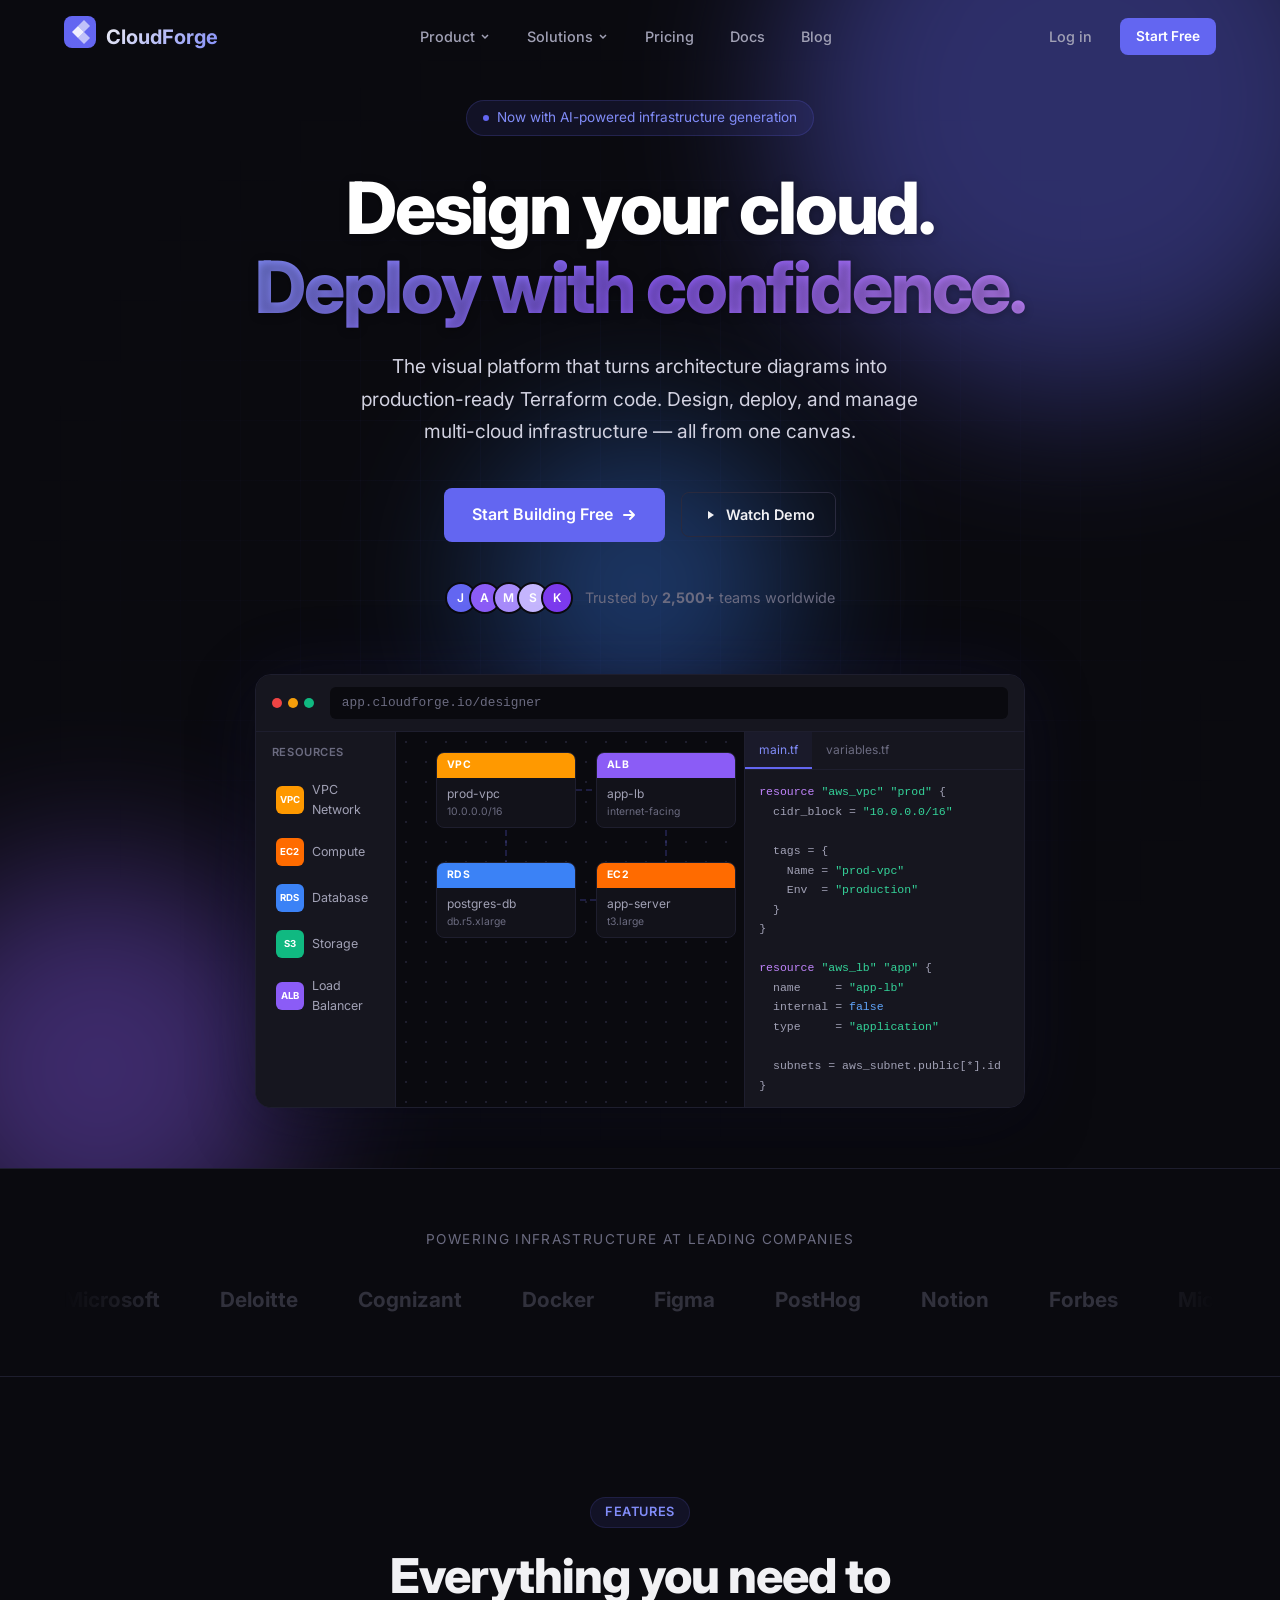
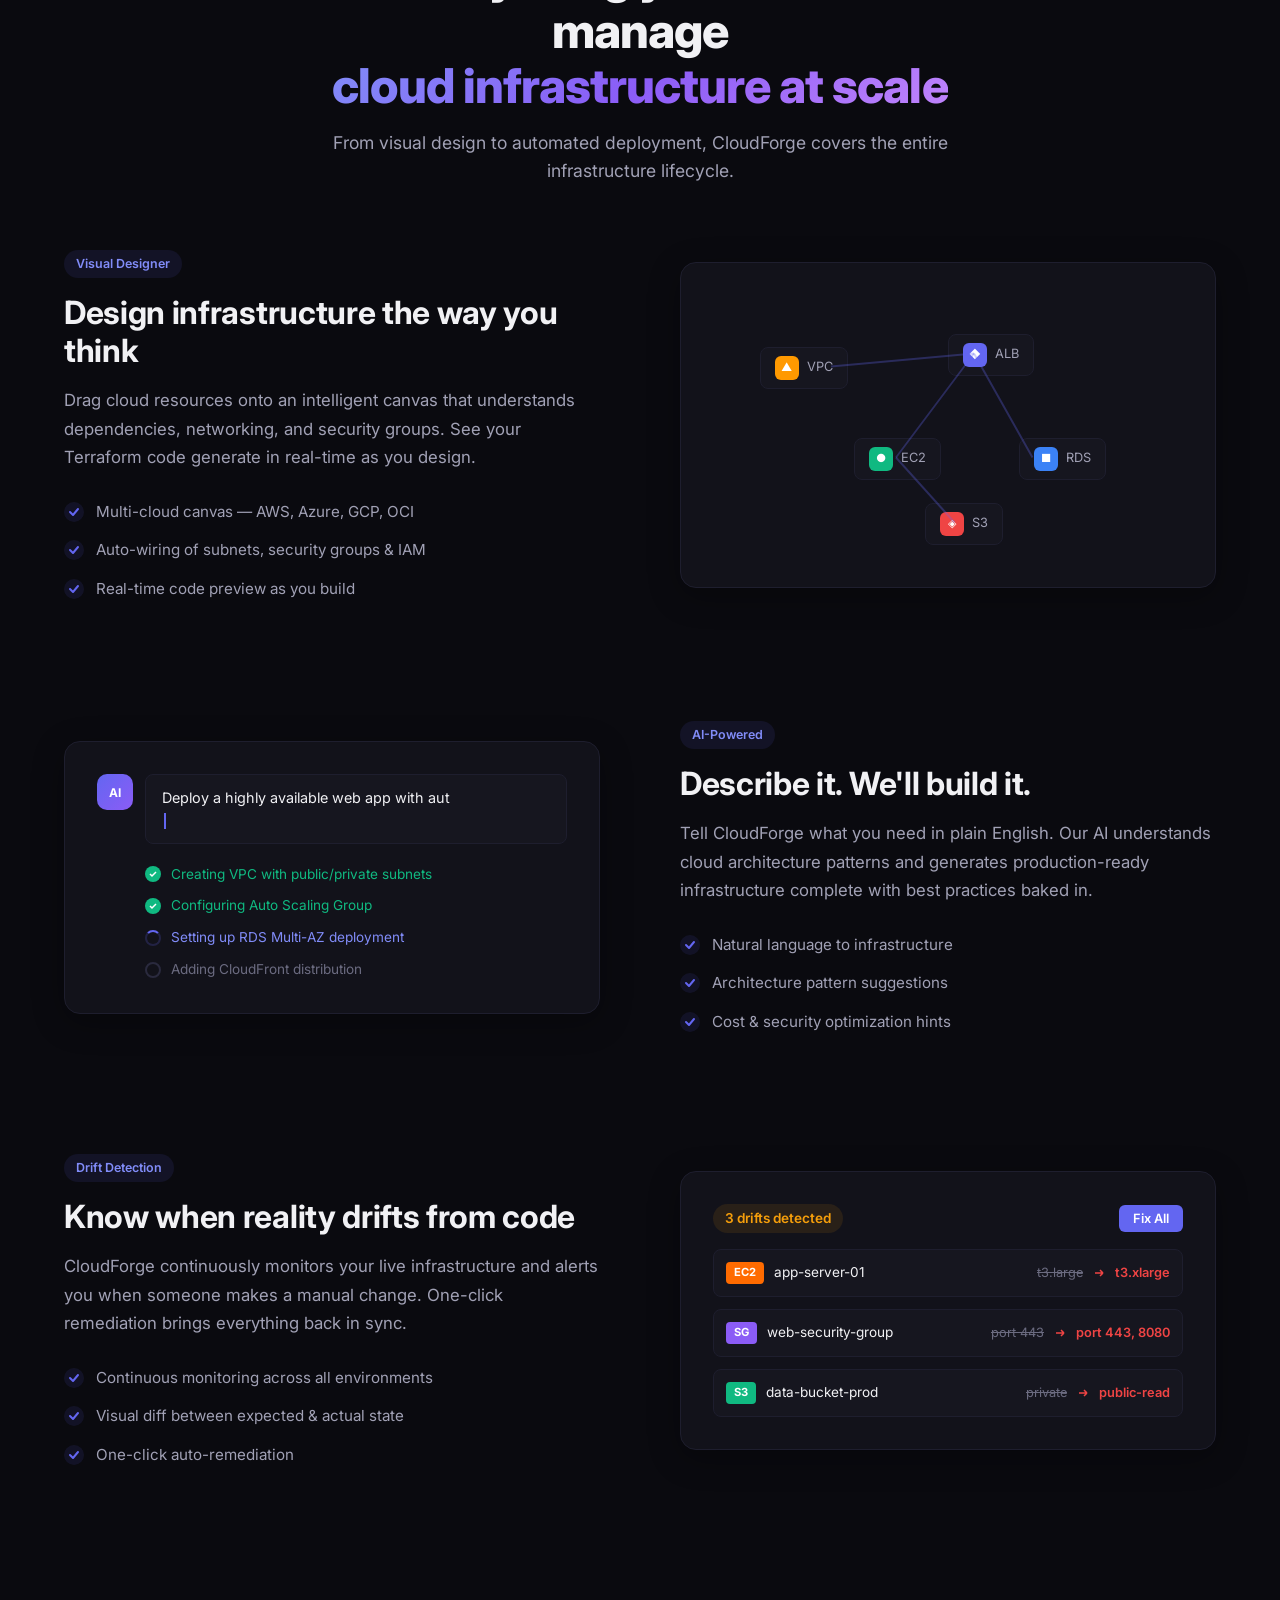
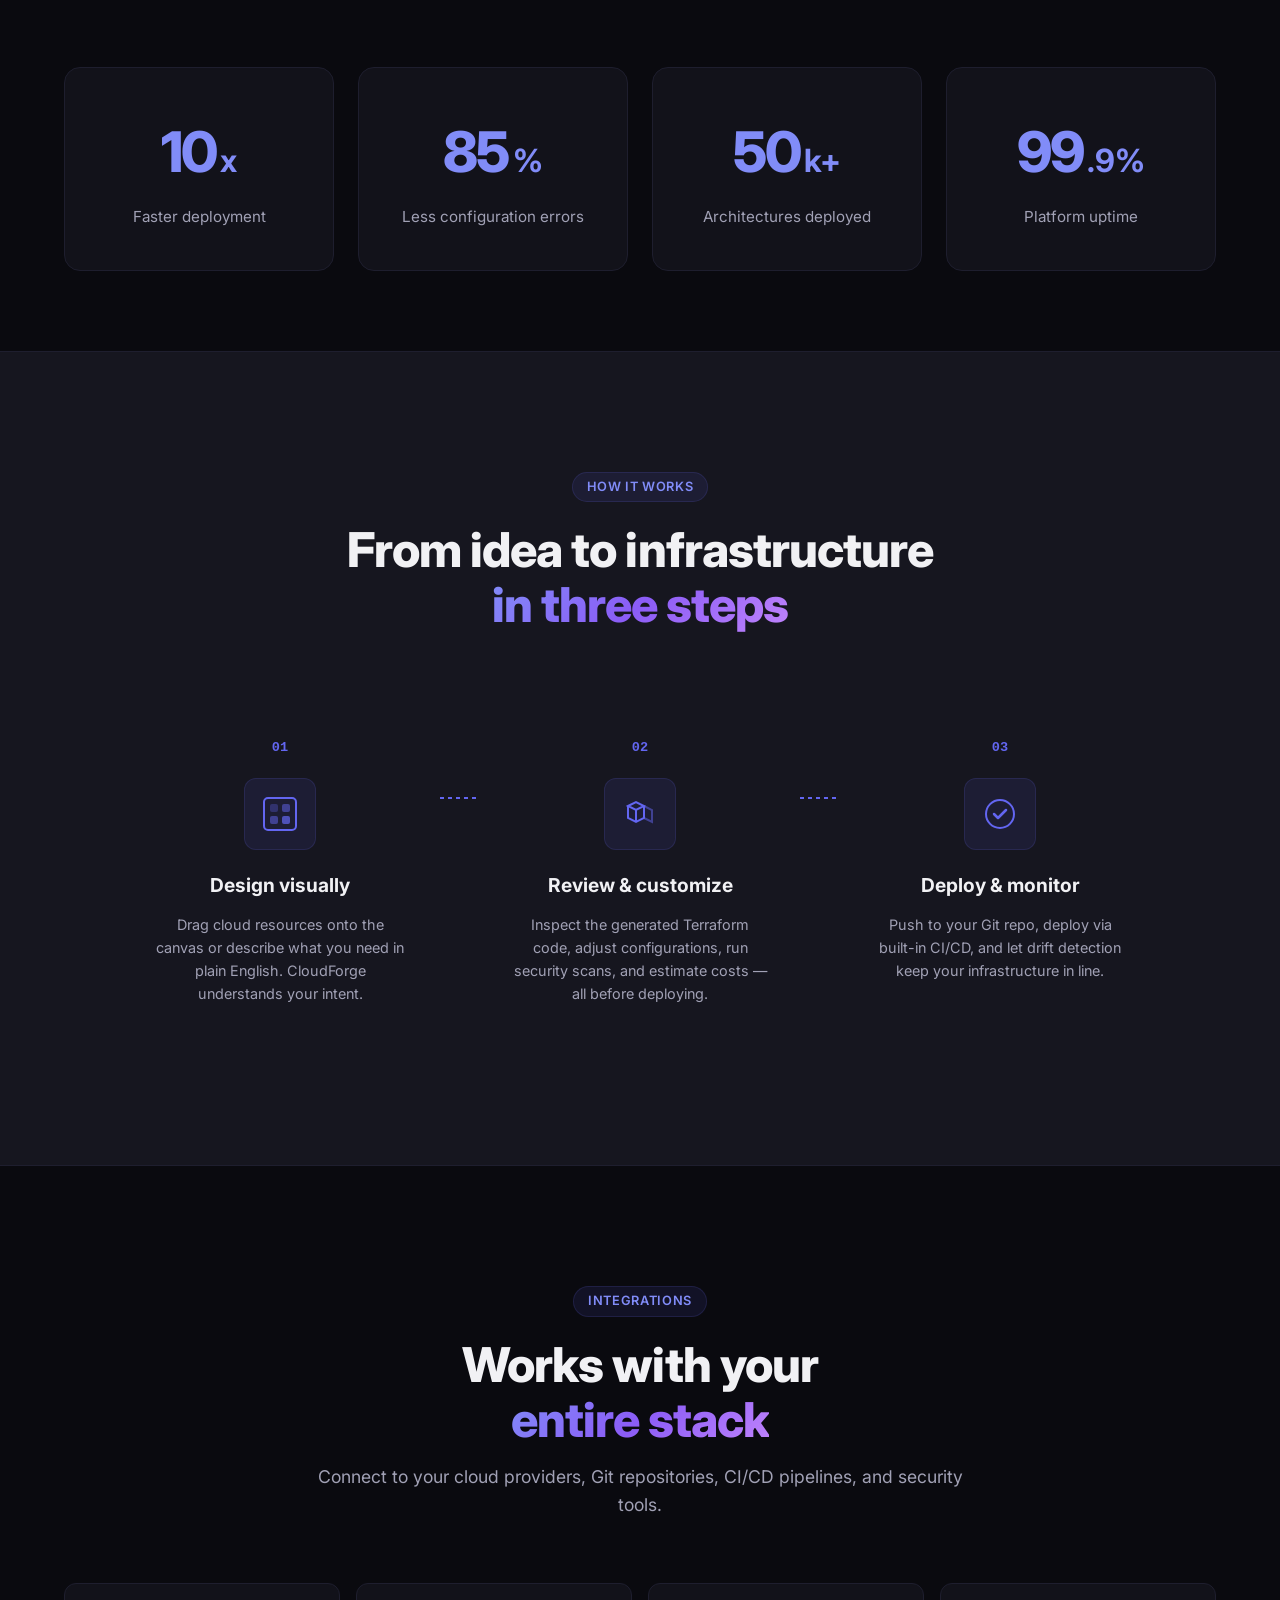
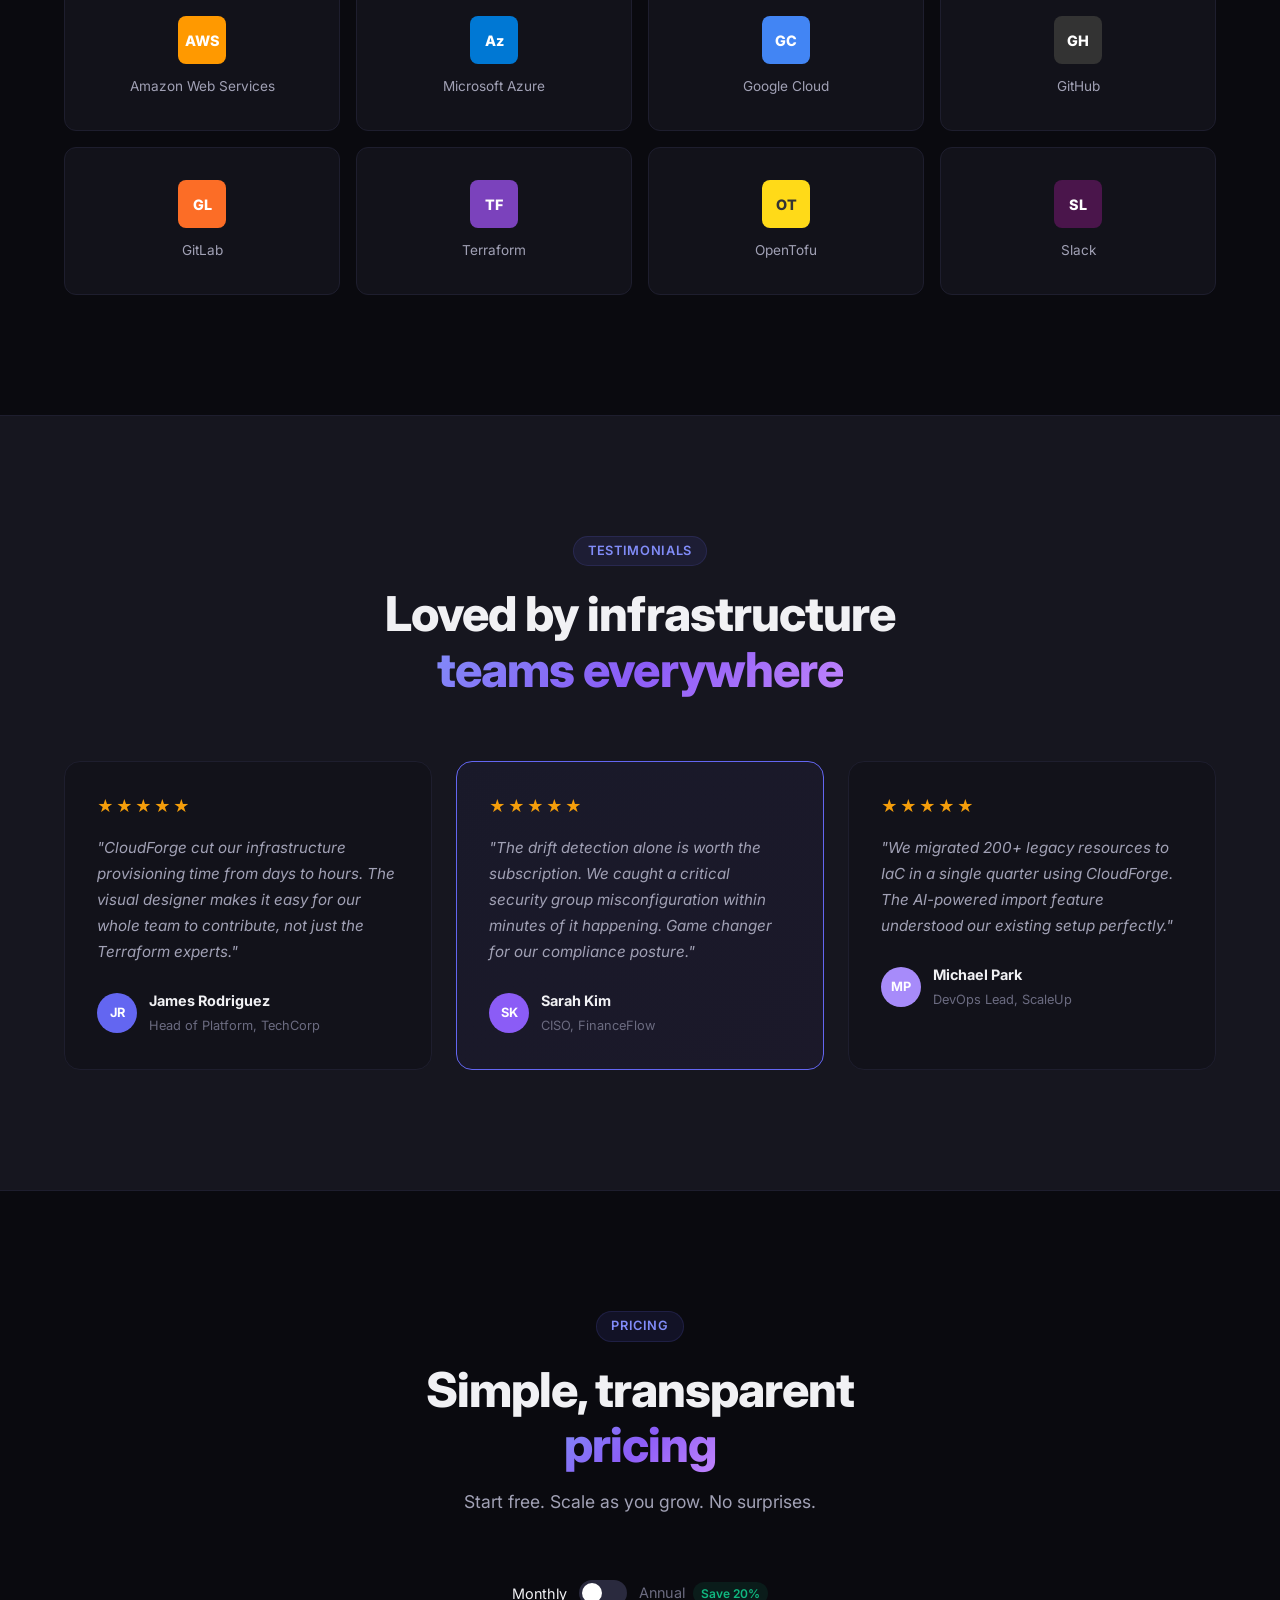
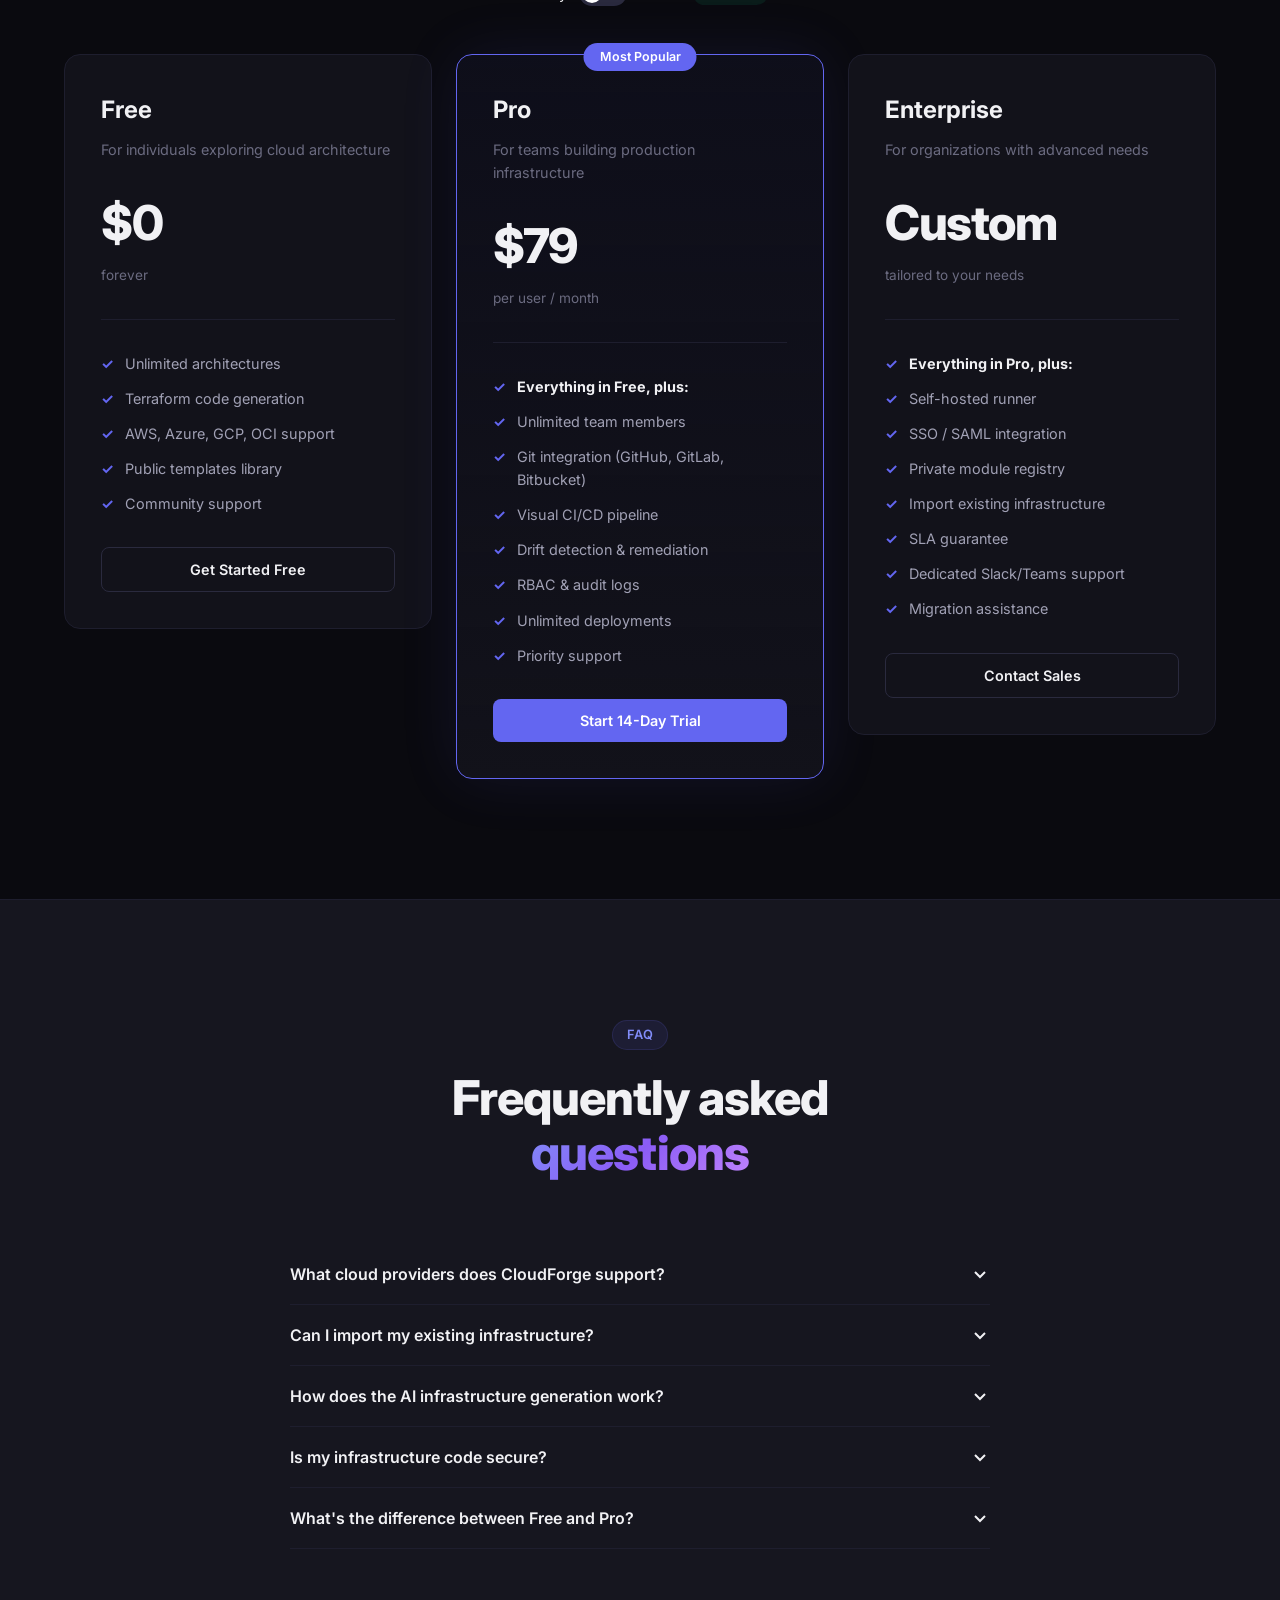
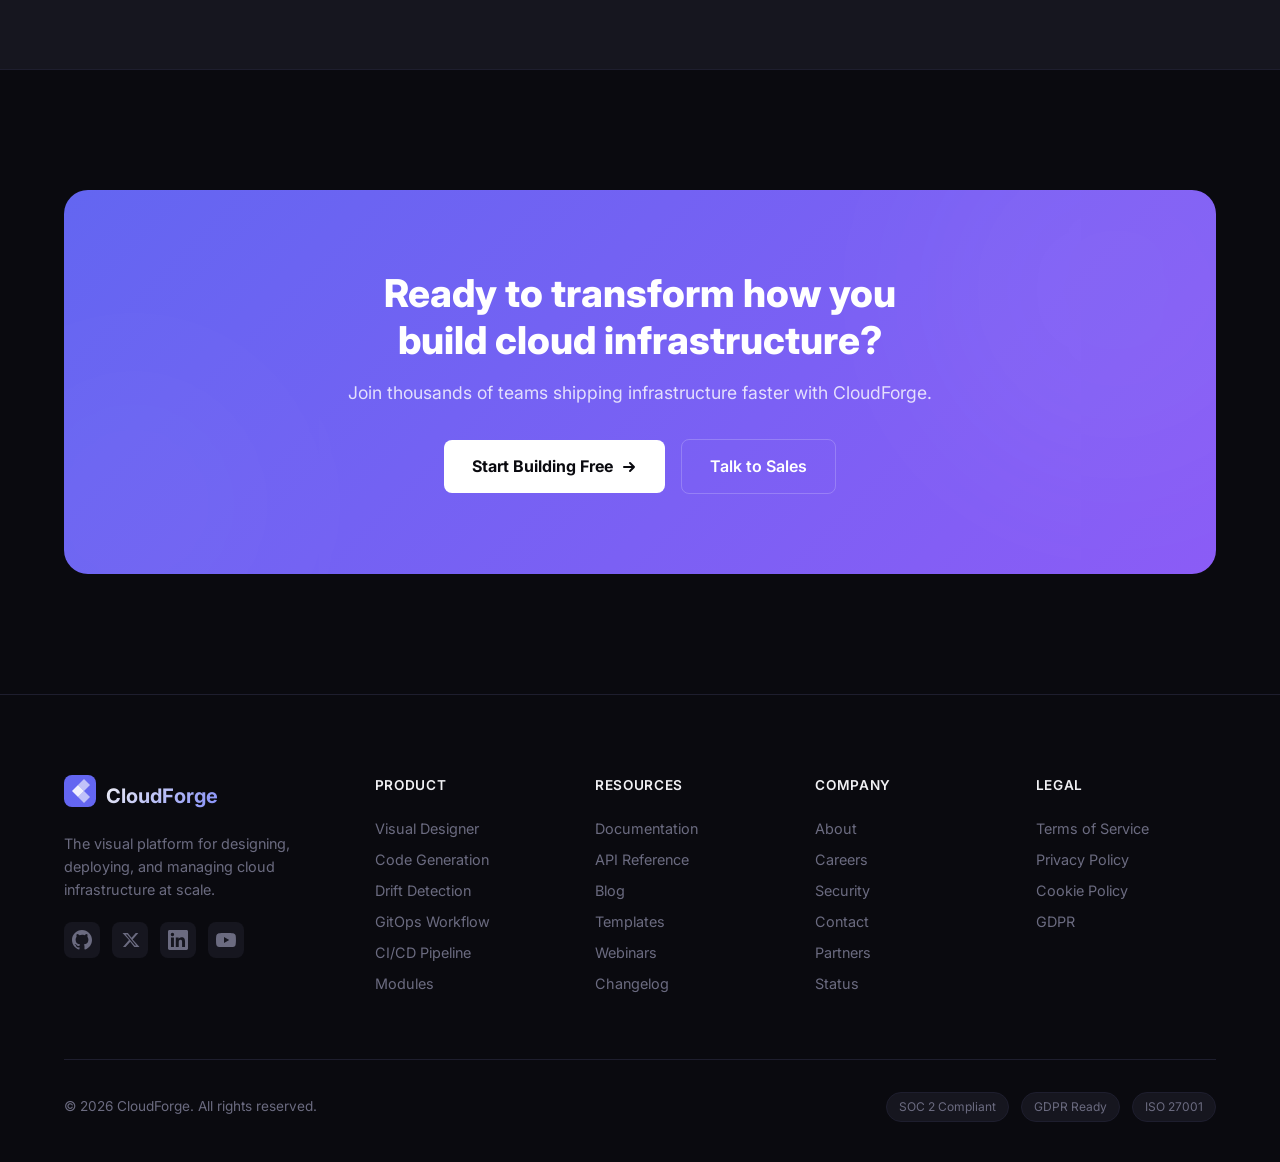
==== commit 99871977: "Fix all missing features: exports, AI prompt parsing, multi-provider codegen, share, properties pers" ====
--- a/index.html
+++ b/index.html
@@ -106,8 +106,8 @@
                 <a href="#" class="nav-link">Blog</a>
             </div>
             <div class="nav-actions">
-                <a href="#" class="btn-ghost">Log in</a>
-                <a href="#" class="btn-primary btn-sm">Start Free</a>
+                <a href="app.html" class="btn-ghost">Log in</a>
+                <a href="app.html" class="btn-primary btn-sm">Start Free</a>
             </div>
             <button class="mobile-toggle" id="mobile-toggle" aria-label="Toggle menu">
                 <span></span><span></span><span></span>
@@ -139,7 +139,7 @@
                     — all from one canvas.
                 </p>
                 <div class="hero-actions" data-animate>
-                    <a href="#" class="btn-primary btn-lg">
+                    <a href="app.html" class="btn-primary btn-lg">
                         Start Building Free
                         <svg width="16" height="16" viewBox="0 0 16 16" fill="none"><path d="M3 8H13M13 8L9 4M13 8L9 12" stroke="currentColor" stroke-width="2" stroke-linecap="round" stroke-linejoin="round"/></svg>
                     </a>
@@ -655,7 +655,7 @@
                         <li>Public templates library</li>
                         <li>Community support</li>
                     </ul>
-                    <a href="#" class="btn-outline btn-block">Get Started Free</a>
+                    <a href="app.html" class="btn-outline btn-block">Get Started Free</a>
                 </div>
                 <div class="pricing-card popular" data-animate>
                     <div class="popular-badge">Most Popular</div>
@@ -677,7 +677,7 @@
                         <li>Unlimited deployments</li>
                         <li>Priority support</li>
                     </ul>
-                    <a href="#" class="btn-primary btn-block">Start 14-Day Trial</a>
+                    <a href="app.html" class="btn-primary btn-block">Start 14-Day Trial</a>
                 </div>
                 <div class="pricing-card" data-animate>
                     <div class="pricing-header">
@@ -772,7 +772,7 @@
                 <h2>Ready to transform how you<br>build cloud infrastructure?</h2>
                 <p>Join thousands of teams shipping infrastructure faster with CloudForge.</p>
                 <div class="cta-actions">
-                    <a href="#" class="btn-white btn-lg">
+                    <a href="app.html" class="btn-white btn-lg">
                         Start Building Free
                         <svg width="16" height="16" viewBox="0 0 16 16" fill="none"><path d="M3 8H13M13 8L9 4M13 8L9 12" stroke="currentColor" stroke-width="2" stroke-linecap="round" stroke-linejoin="round"/></svg>
                     </a>
